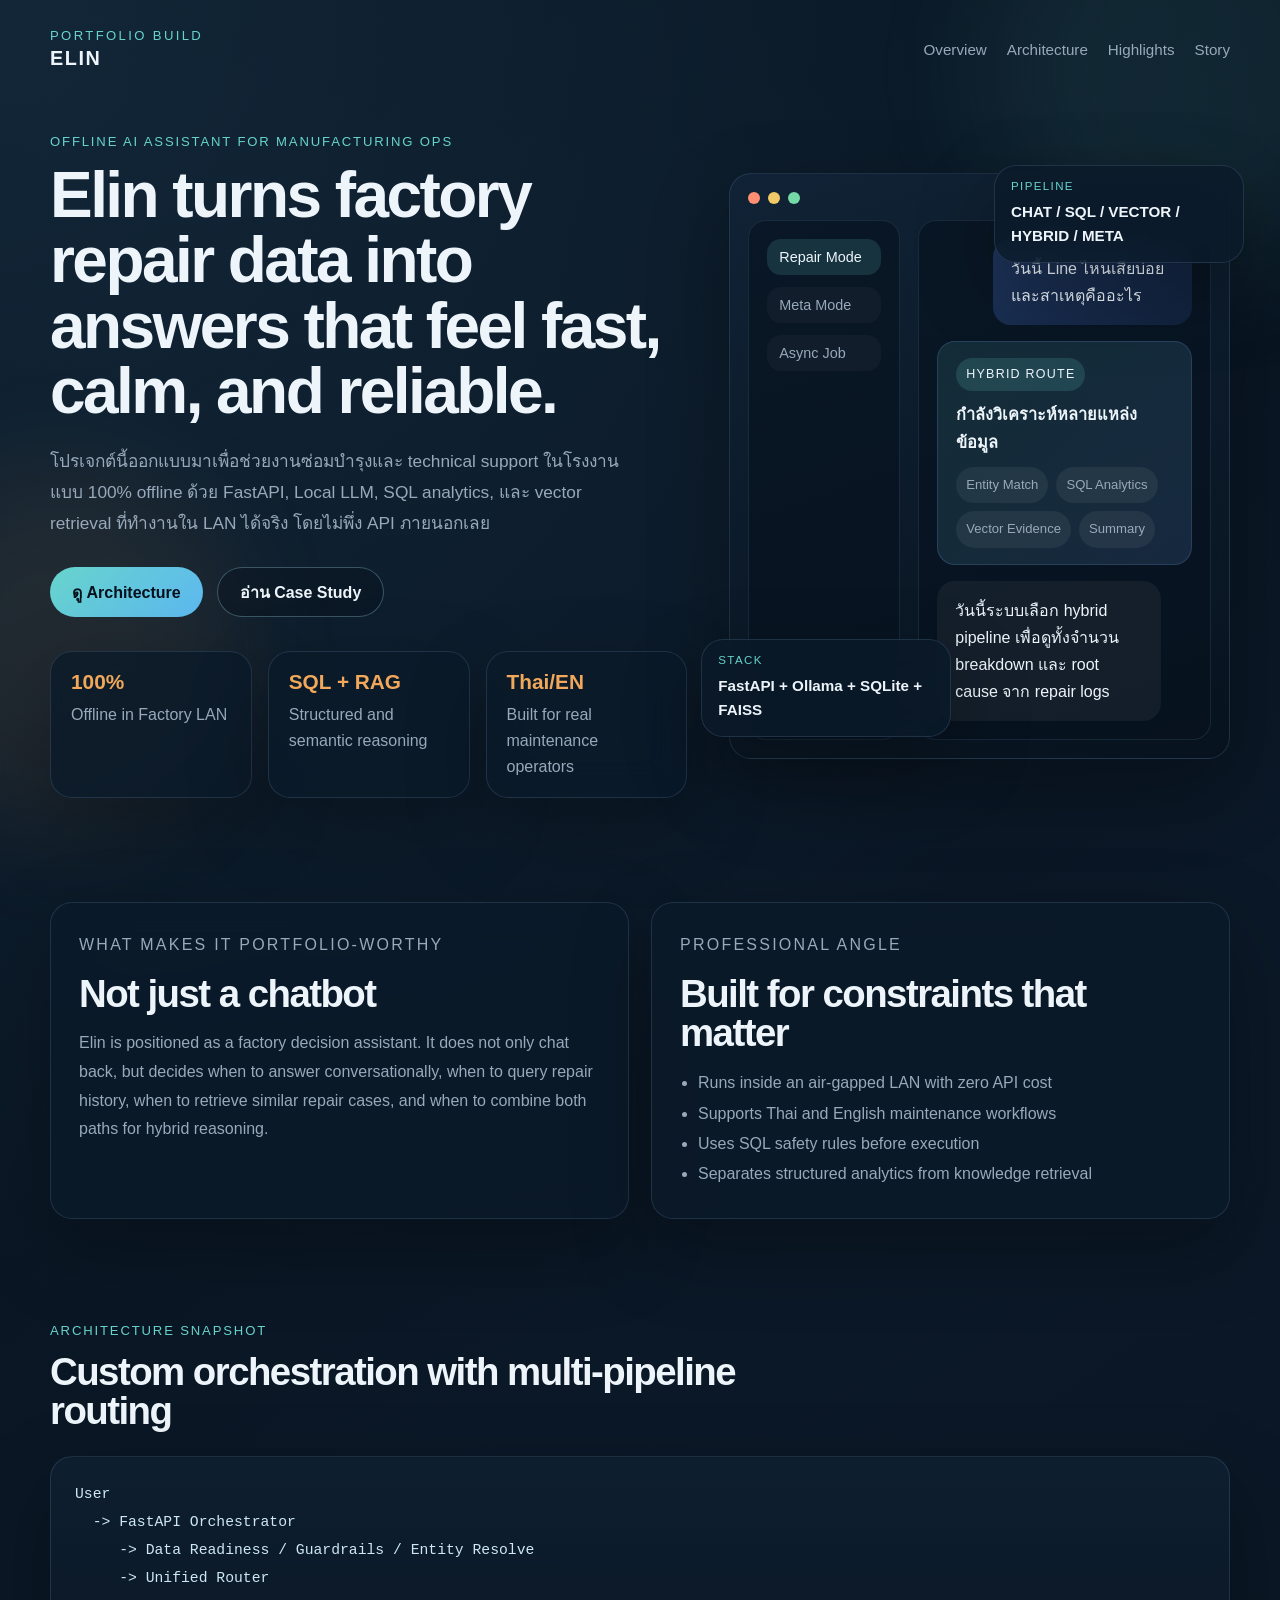
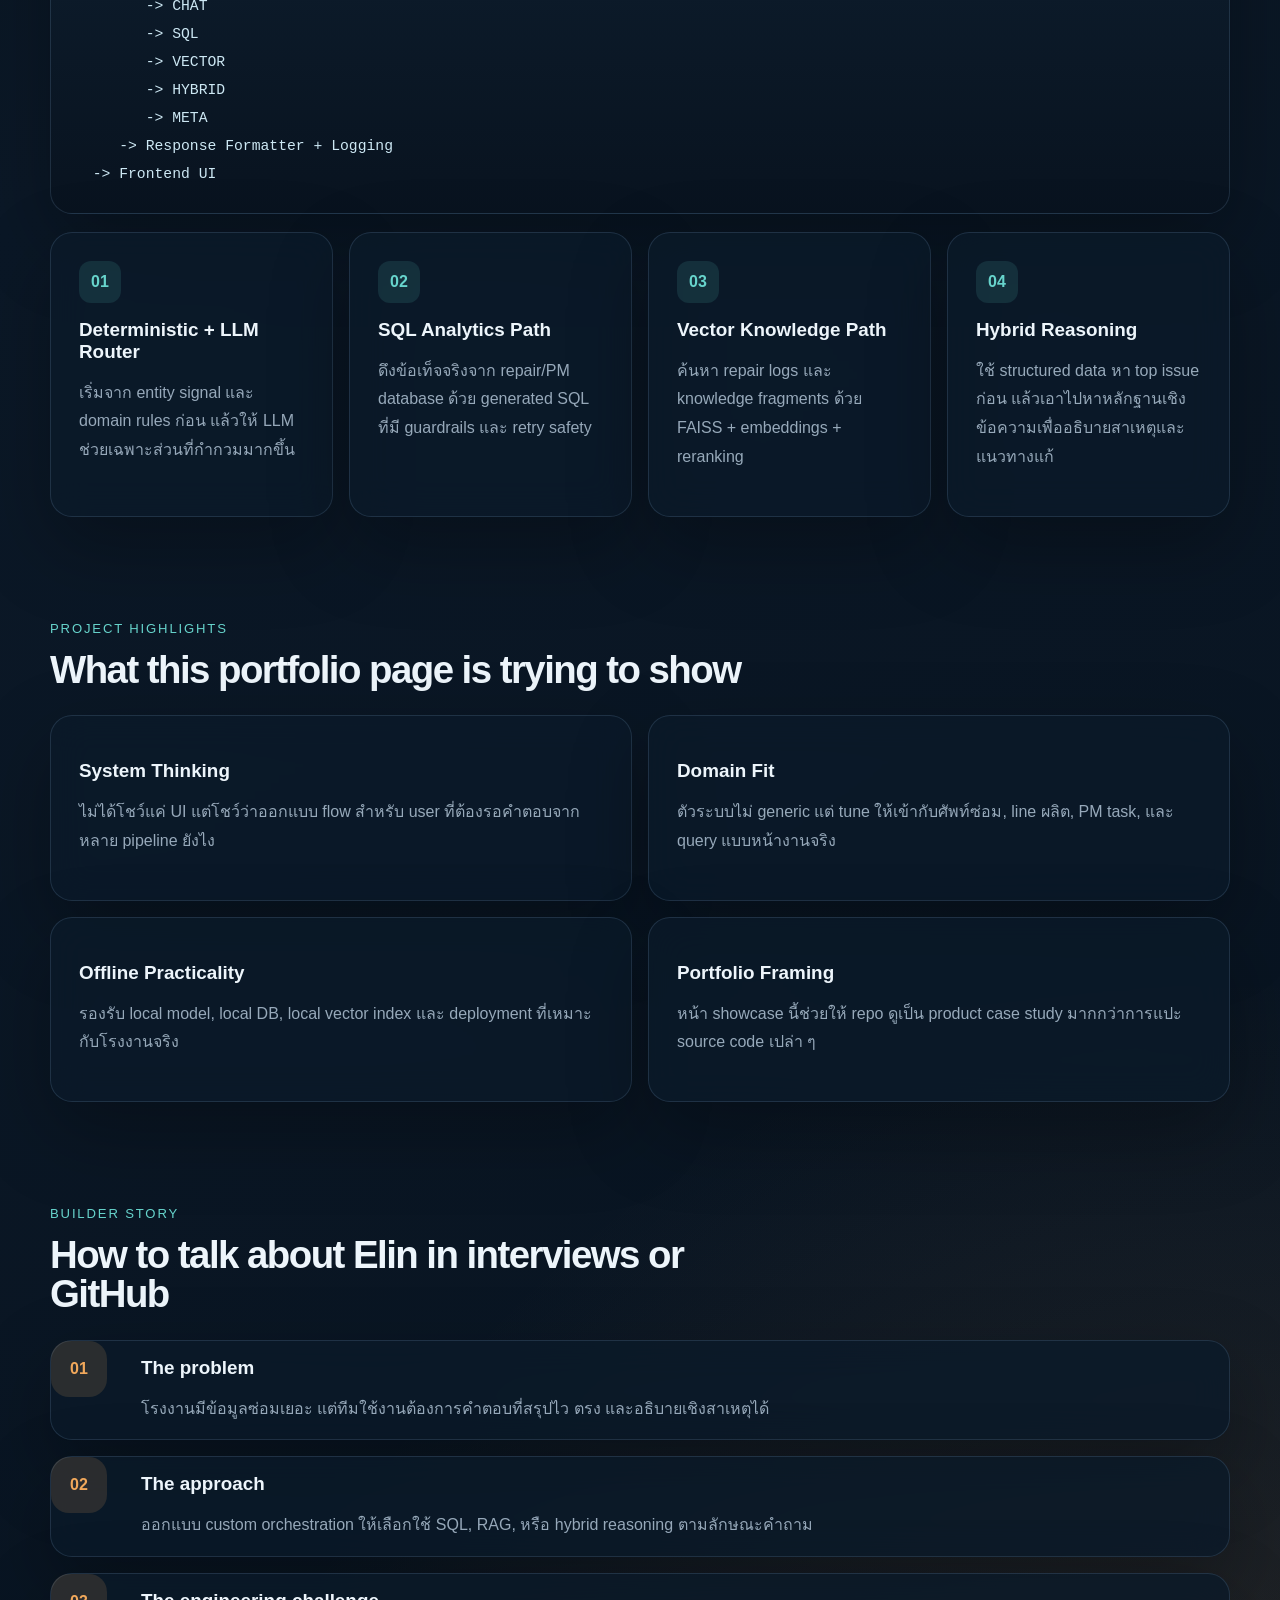
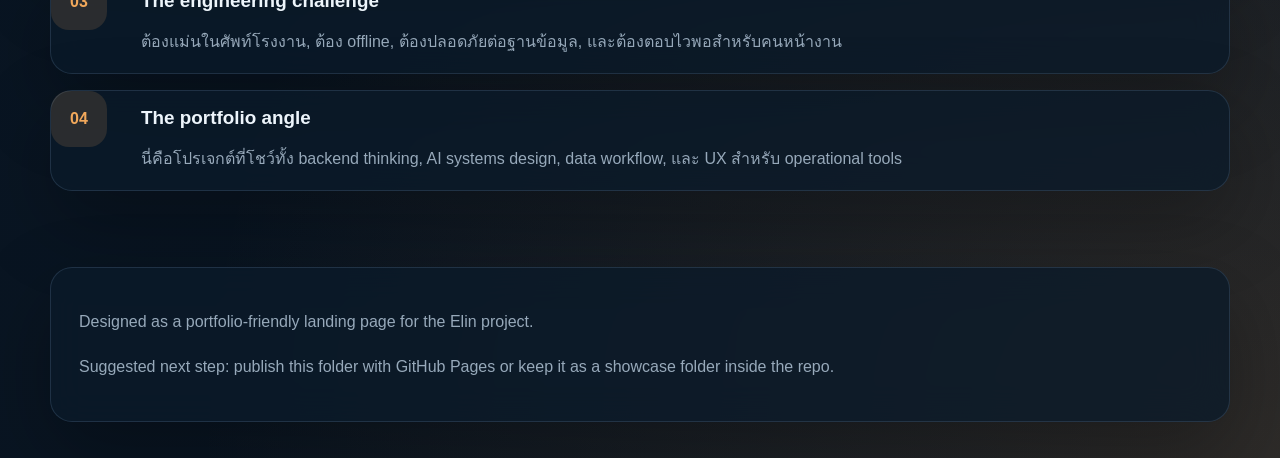
==== portfolio/index.html @ 7948750d "Add Elin portfolio showcase" ====
<!DOCTYPE html>
<html lang="th">
<head>
    <meta charset="UTF-8">
    <meta name="viewport" content="width=device-width, initial-scale=1.0">
    <title>Elin Portfolio Showcase</title>
    <meta name="description" content="Portfolio showcase for Elin, an offline AI assistant for factory maintenance and technical support.">
    <link rel="stylesheet" href="styles.css">
</head>
<body>
    <div class="page-shell">
        <div class="ambient ambient-one" aria-hidden="true"></div>
        <div class="ambient ambient-two" aria-hidden="true"></div>
        <header class="site-header">
            <div class="brand-lockup">
                <span class="brand-kicker">Portfolio Build</span>
                <span class="brand-name">ELIN</span>
            </div>
            <nav class="site-nav">
                <a href="#overview">Overview</a>
                <a href="#architecture">Architecture</a>
                <a href="#highlights">Highlights</a>
                <a href="#story">Story</a>
            </nav>
        </header>

        <main>
            <section class="hero section" id="overview">
                <div class="hero-copy reveal-on-scroll is-visible">
                    <p class="eyebrow">Offline AI Assistant for Manufacturing Ops</p>
                    <h1>Elin turns factory repair data into answers that feel fast, calm, and reliable.</h1>
                    <p class="hero-text">
                        โปรเจกต์นี้ออกแบบมาเพื่อช่วยงานซ่อมบำรุงและ technical support ในโรงงานแบบ 100% offline
                        ด้วย FastAPI, Local LLM, SQL analytics, และ vector retrieval ที่ทำงานใน LAN ได้จริง
                        โดยไม่พึ่ง API ภายนอกเลย
                    </p>
                    <div class="hero-actions">
                        <a class="btn btn-primary" href="#architecture">ดู Architecture</a>
                        <a class="btn btn-secondary" href="#story">อ่าน Case Study</a>
                    </div>
                    <div class="hero-stats">
                        <article class="stat-card">
                            <strong>100%</strong>
                            <span>Offline in Factory LAN</span>
                        </article>
                        <article class="stat-card">
                            <strong>SQL + RAG</strong>
                            <span>Structured and semantic reasoning</span>
                        </article>
                        <article class="stat-card">
                            <strong>Thai/EN</strong>
                            <span>Built for real maintenance operators</span>
                        </article>
                    </div>
                </div>

                <div class="hero-visual reveal-on-scroll">
                    <div class="mock-browser">
                        <div class="browser-topbar">
                            <span></span>
                            <span></span>
                            <span></span>
                        </div>
                        <div class="browser-body">
                            <div class="mock-sidebar">
                                <div class="mock-chip active">Repair Mode</div>
                                <div class="mock-chip">Meta Mode</div>
                                <div class="mock-chip">Async Job</div>
                            </div>
                            <div class="mock-chat">
                                <div class="mock-bubble mock-bubble-user">
                                    วันนี้ Line ไหนเสียบ่อยและสาเหตุคืออะไร
                                </div>
                                <div class="mock-loading-card">
                                    <div class="loading-badge">Hybrid Route</div>
                                    <div class="loading-title">กำลังวิเคราะห์หลายแหล่งข้อมูล</div>
                                    <div class="loading-steps">
                                        <span>Entity Match</span>
                                        <span>SQL Analytics</span>
                                        <span>Vector Evidence</span>
                                        <span>Summary</span>
                                    </div>
                                </div>
                                <div class="mock-bubble mock-bubble-bot">
                                    วันนี้ระบบเลือก hybrid pipeline เพื่อดูทั้งจำนวน breakdown และ root cause จาก repair logs
                                </div>
                            </div>
                        </div>
                    </div>

                    <div class="floating-metric floating-metric-a">
                        <span class="metric-label">Pipeline</span>
                        <strong>CHAT / SQL / VECTOR / HYBRID / META</strong>
                    </div>
                    <div class="floating-metric floating-metric-b">
                        <span class="metric-label">Stack</span>
                        <strong>FastAPI + Ollama + SQLite + FAISS</strong>
                    </div>
                </div>
            </section>

            <section class="section split-section">
                <div class="panel reveal-on-scroll">
                    <p class="eyebrow">What makes it portfolio-worthy</p>
                    <h2>Not just a chatbot</h2>
                    <p>
                        Elin is positioned as a factory decision assistant. It does not only chat back, but decides
                        when to answer conversationally, when to query repair history, when to retrieve similar repair cases,
                        and when to combine both paths for hybrid reasoning.
                    </p>
                </div>
                <div class="panel reveal-on-scroll">
                    <p class="eyebrow">Professional angle</p>
                    <h2>Built for constraints that matter</h2>
                    <ul class="feature-list">
                        <li>Runs inside an air-gapped LAN with zero API cost</li>
                        <li>Supports Thai and English maintenance workflows</li>
                        <li>Uses SQL safety rules before execution</li>
                        <li>Separates structured analytics from knowledge retrieval</li>
                    </ul>
                </div>
            </section>

            <section class="section architecture-section" id="architecture">
                <div class="section-heading reveal-on-scroll">
                    <p class="eyebrow">Architecture Snapshot</p>
                    <h2>Custom orchestration with multi-pipeline routing</h2>
                </div>

                <div class="diagram-card reveal-on-scroll">
<pre class="diagram-block">User
  -> FastAPI Orchestrator
     -> Data Readiness / Guardrails / Entity Resolve
     -> Unified Router
        -> CHAT
        -> SQL
        -> VECTOR
        -> HYBRID
        -> META
     -> Response Formatter + Logging
  -> Frontend UI</pre>
                </div>

                <div class="architecture-grid">
                    <article class="architecture-tile reveal-on-scroll">
                        <span class="tile-index">01</span>
                        <h3>Deterministic + LLM Router</h3>
                        <p>เริ่มจาก entity signal และ domain rules ก่อน แล้วให้ LLM ช่วยเฉพาะส่วนที่กำกวมมากขึ้น</p>
                    </article>
                    <article class="architecture-tile reveal-on-scroll">
                        <span class="tile-index">02</span>
                        <h3>SQL Analytics Path</h3>
                        <p>ดึงข้อเท็จจริงจาก repair/PM database ด้วย generated SQL ที่มี guardrails และ retry safety</p>
                    </article>
                    <article class="architecture-tile reveal-on-scroll">
                        <span class="tile-index">03</span>
                        <h3>Vector Knowledge Path</h3>
                        <p>ค้นหา repair logs และ knowledge fragments ด้วย FAISS + embeddings + reranking</p>
                    </article>
                    <article class="architecture-tile reveal-on-scroll">
                        <span class="tile-index">04</span>
                        <h3>Hybrid Reasoning</h3>
                        <p>ใช้ structured data หา top issue ก่อน แล้วเอาไปหาหลักฐานเชิงข้อความเพื่ออธิบายสาเหตุและแนวทางแก้</p>
                    </article>
                </div>
            </section>

            <section class="section" id="highlights">
                <div class="section-heading reveal-on-scroll">
                    <p class="eyebrow">Project Highlights</p>
                    <h2>What this portfolio page is trying to show</h2>
                </div>
                <div class="highlight-grid">
                    <article class="highlight-card reveal-on-scroll">
                        <h3>System Thinking</h3>
                        <p>ไม่ได้โชว์แค่ UI แต่โชว์ว่าออกแบบ flow สำหรับ user ที่ต้องรอคำตอบจากหลาย pipeline ยังไง</p>
                    </article>
                    <article class="highlight-card reveal-on-scroll">
                        <h3>Domain Fit</h3>
                        <p>ตัวระบบไม่ generic แต่ tune ให้เข้ากับศัพท์ซ่อม, line ผลิต, PM task, และ query แบบหน้างานจริง</p>
                    </article>
                    <article class="highlight-card reveal-on-scroll">
                        <h3>Offline Practicality</h3>
                        <p>รองรับ local model, local DB, local vector index และ deployment ที่เหมาะกับโรงงานจริง</p>
                    </article>
                    <article class="highlight-card reveal-on-scroll">
                        <h3>Portfolio Framing</h3>
                        <p>หน้า showcase นี้ช่วยให้ repo ดูเป็น product case study มากกว่าการแปะ source code เปล่า ๆ</p>
                    </article>
                </div>
            </section>

            <section class="section story-section" id="story">
                <div class="section-heading reveal-on-scroll">
                    <p class="eyebrow">Builder Story</p>
                    <h2>How to talk about Elin in interviews or GitHub</h2>
                </div>
                <div class="story-timeline">
                    <article class="story-step reveal-on-scroll">
                        <span class="story-number">01</span>
                        <div>
                            <h3>The problem</h3>
                            <p>โรงงานมีข้อมูลซ่อมเยอะ แต่ทีมใช้งานต้องการคำตอบที่สรุปไว ตรง และอธิบายเชิงสาเหตุได้</p>
                        </div>
                    </article>
                    <article class="story-step reveal-on-scroll">
                        <span class="story-number">02</span>
                        <div>
                            <h3>The approach</h3>
                            <p>ออกแบบ custom orchestration ให้เลือกใช้ SQL, RAG, หรือ hybrid reasoning ตามลักษณะคำถาม</p>
                        </div>
                    </article>
                    <article class="story-step reveal-on-scroll">
                        <span class="story-number">03</span>
                        <div>
                            <h3>The engineering challenge</h3>
                            <p>ต้องแม่นในศัพท์โรงงาน, ต้อง offline, ต้องปลอดภัยต่อฐานข้อมูล, และต้องตอบไวพอสำหรับคนหน้างาน</p>
                        </div>
                    </article>
                    <article class="story-step reveal-on-scroll">
                        <span class="story-number">04</span>
                        <div>
                            <h3>The portfolio angle</h3>
                            <p>นี่คือโปรเจกต์ที่โชว์ทั้ง backend thinking, AI systems design, data workflow, และ UX สำหรับ operational tools</p>
                        </div>
                    </article>
                </div>
            </section>
        </main>

        <footer class="site-footer reveal-on-scroll">
            <p>Designed as a portfolio-friendly landing page for the Elin project.</p>
            <p class="footer-note">Suggested next step: publish this folder with GitHub Pages or keep it as a showcase folder inside the repo.</p>
        </footer>
    </div>

    <script src="app.js"></script>
</body>
</html>
---- portfolio/styles.css ----
@font-face {
    font-family: "Prompt";
    src: url("../frontend/static/fonts/Prompt-Regular.ttf") format("truetype");
    font-weight: 400;
    font-style: normal;
}

@font-face {
    font-family: "Prompt";
    src: url("../frontend/static/fonts/Prompt-SemiBold.ttf") format("truetype");
    font-weight: 600;
    font-style: normal;
}

@font-face {
    font-family: "Prompt";
    src: url("../frontend/static/fonts/Prompt-Bold.ttf") format("truetype");
    font-weight: 700;
    font-style: normal;
}

:root {
    --bg: #08131f;
    --bg-soft: rgba(10, 24, 38, 0.86);
    --panel: rgba(11, 26, 42, 0.78);
    --panel-strong: rgba(15, 34, 56, 0.92);
    --line: rgba(126, 167, 202, 0.18);
    --line-strong: rgba(148, 202, 220, 0.34);
    --text: #edf5fb;
    --muted: #97a9ba;
    --accent: #67d4cc;
    --accent-warm: #f1a85b;
    --accent-cool: #78aef8;
    --shadow: 0 30px 80px rgba(0, 0, 0, 0.28);
    --radius-xl: 28px;
    --radius-lg: 22px;
    --radius-md: 16px;
    --content-width: 1180px;
}

* {
    box-sizing: border-box;
}

html {
    scroll-behavior: smooth;
}

body {
    margin: 0;
    min-height: 100vh;
    font-family: "Prompt", sans-serif;
    color: var(--text);
    background:
        radial-gradient(circle at top left, rgba(91, 170, 232, 0.14), transparent 34%),
        radial-gradient(circle at bottom right, rgba(241, 168, 91, 0.16), transparent 28%),
        linear-gradient(145deg, #06111b 0%, #0b1827 40%, #08131f 100%);
}

a {
    color: inherit;
    text-decoration: none;
}

.page-shell {
    position: relative;
    overflow: hidden;
}

.ambient {
    position: fixed;
    z-index: 0;
    border-radius: 999px;
    filter: blur(60px);
    opacity: 0.55;
    pointer-events: none;
    animation: drift 16s ease-in-out infinite alternate;
}

.ambient-one {
    width: 420px;
    height: 420px;
    top: -140px;
    right: -120px;
    background: rgba(103, 212, 204, 0.16);
}

.ambient-two {
    width: 360px;
    height: 360px;
    bottom: 8%;
    left: -120px;
    background: rgba(241, 168, 91, 0.16);
    animation-duration: 19s;
}

.site-header,
.hero,
.section,
.site-footer {
    position: relative;
    z-index: 1;
    width: min(calc(100% - 40px), var(--content-width));
    margin: 0 auto;
}

.site-header {
    display: flex;
    justify-content: space-between;
    align-items: center;
    padding: 28px 0 12px;
}

.brand-lockup {
    display: grid;
    gap: 4px;
}

.brand-kicker {
    color: var(--accent);
    font-size: 0.82rem;
    text-transform: uppercase;
    letter-spacing: 0.18em;
}

.brand-name {
    font-size: 1.24rem;
    font-weight: 700;
    letter-spacing: 0.08em;
}

.site-nav {
    display: flex;
    gap: 20px;
    color: var(--muted);
    font-size: 0.95rem;
}

.site-nav a {
    transition: color 180ms ease, transform 180ms ease;
}

.site-nav a:hover {
    color: var(--text);
    transform: translateY(-1px);
}

.hero {
    display: grid;
    grid-template-columns: minmax(0, 1.12fr) minmax(360px, 0.88fr);
    gap: 42px;
    align-items: center;
    padding: 60px 0 48px;
}

.eyebrow {
    margin: 0 0 14px;
    color: var(--accent);
    text-transform: uppercase;
    letter-spacing: 0.14em;
    font-size: 0.82rem;
}

.hero h1,
.section h2 {
    margin: 0;
    font-size: clamp(2.6rem, 5vw, 5rem);
    line-height: 1.02;
    letter-spacing: -0.04em;
}

.section h2 {
    font-size: clamp(2rem, 3vw, 3rem);
}

.hero-text,
.panel p,
.highlight-card p,
.architecture-tile p,
.story-step p,
.site-footer p {
    color: var(--muted);
    font-size: 1rem;
    line-height: 1.8;
}

.hero-text {
    max-width: 62ch;
    margin: 22px 0 0;
    font-size: 1.08rem;
}

.hero-actions {
    display: flex;
    flex-wrap: wrap;
    gap: 14px;
    margin-top: 28px;
}

.btn {
    display: inline-flex;
    align-items: center;
    justify-content: center;
    min-height: 50px;
    padding: 0 22px;
    border-radius: 999px;
    font-weight: 600;
    transition: transform 180ms ease, border-color 180ms ease, background-color 180ms ease;
}

.btn:hover {
    transform: translateY(-2px);
}

.btn-primary {
    background: linear-gradient(135deg, var(--accent), #5db8f0);
    color: #04111c;
}

.btn-secondary {
    border: 1px solid var(--line-strong);
    background: rgba(8, 18, 29, 0.42);
}

.hero-stats,
.architecture-grid,
.highlight-grid {
    display: grid;
    gap: 16px;
}

.hero-stats {
    grid-template-columns: repeat(3, minmax(0, 1fr));
    margin-top: 34px;
}

.stat-card,
.panel,
.diagram-card,
.architecture-tile,
.highlight-card,
.story-step,
.site-footer,
.mock-browser,
.floating-metric {
    background: var(--panel);
    border: 1px solid var(--line);
    border-radius: var(--radius-lg);
    box-shadow: var(--shadow);
    backdrop-filter: blur(18px);
}

.stat-card {
    padding: 18px 20px;
}

.stat-card strong {
    display: block;
    font-size: 1.3rem;
    color: var(--accent-warm);
}

.stat-card span {
    display: block;
    margin-top: 8px;
    color: var(--muted);
    line-height: 1.6;
}

.hero-visual {
    position: relative;
    min-height: 560px;
}

.mock-browser {
    padding: 18px;
    background: linear-gradient(160deg, rgba(17, 35, 54, 0.95), rgba(8, 19, 31, 0.96));
}

.browser-topbar {
    display: flex;
    gap: 8px;
    padding: 0 0 16px;
}

.browser-topbar span {
    width: 12px;
    height: 12px;
    border-radius: 50%;
    background: rgba(255, 255, 255, 0.18);
}

.browser-topbar span:first-child {
    background: #ff8f72;
}

.browser-topbar span:nth-child(2) {
    background: #f3c968;
}

.browser-topbar span:nth-child(3) {
    background: #74d9a6;
}

.browser-body {
    display: grid;
    grid-template-columns: 152px 1fr;
    gap: 18px;
}

.mock-sidebar,
.mock-chat {
    background: rgba(8, 19, 31, 0.62);
    border: 1px solid rgba(124, 171, 210, 0.14);
    border-radius: 18px;
    padding: 18px;
}

.mock-sidebar {
    display: grid;
    align-content: start;
    gap: 12px;
}

.mock-chip {
    padding: 10px 12px;
    border-radius: 14px;
    background: rgba(255, 255, 255, 0.03);
    color: var(--muted);
    font-size: 0.9rem;
}

.mock-chip.active {
    background: rgba(103, 212, 204, 0.15);
    color: var(--text);
}

.mock-chat {
    display: grid;
    gap: 16px;
}

.mock-bubble,
.mock-loading-card {
    border-radius: 18px;
    padding: 16px 18px;
    line-height: 1.7;
}

.mock-bubble-user {
    margin-left: auto;
    max-width: 78%;
    background: linear-gradient(135deg, rgba(84, 129, 236, 0.28), rgba(63, 104, 196, 0.16));
}

.mock-bubble-bot {
    max-width: 88%;
    background: rgba(255, 255, 255, 0.05);
}

.mock-loading-card {
    display: grid;
    gap: 10px;
    background: linear-gradient(135deg, rgba(103, 212, 204, 0.12), rgba(120, 174, 248, 0.14));
    border: 1px solid rgba(120, 174, 248, 0.18);
}

.loading-badge {
    display: inline-flex;
    width: fit-content;
    padding: 6px 10px;
    border-radius: 999px;
    background: rgba(103, 212, 204, 0.16);
    font-size: 0.78rem;
    text-transform: uppercase;
    letter-spacing: 0.1em;
}

.loading-title {
    font-size: 1.02rem;
    font-weight: 600;
}

.loading-steps {
    display: flex;
    flex-wrap: wrap;
    gap: 8px;
}

.loading-steps span {
    padding: 7px 10px;
    border-radius: 999px;
    background: rgba(255, 255, 255, 0.06);
    font-size: 0.82rem;
    color: var(--muted);
}

.floating-metric {
    position: absolute;
    padding: 14px 16px;
    max-width: 250px;
    animation: float-card 8s ease-in-out infinite;
}

.floating-metric-a {
    top: -8px;
    right: -14px;
}

.floating-metric-b {
    bottom: 22px;
    left: -28px;
    animation-delay: 1.5s;
}

.metric-label {
    display: block;
    color: var(--accent);
    text-transform: uppercase;
    letter-spacing: 0.12em;
    font-size: 0.72rem;
}

.floating-metric strong {
    display: block;
    margin-top: 8px;
    font-size: 0.95rem;
    line-height: 1.6;
}

.section {
    padding: 52px 0;
}

.split-section {
    display: grid;
    grid-template-columns: repeat(2, minmax(0, 1fr));
    gap: 22px;
}

.panel,
.diagram-card,
.architecture-tile,
.highlight-card {
    padding: 28px;
}

.feature-list {
    margin: 16px 0 0;
    padding-left: 18px;
    color: var(--muted);
    line-height: 1.9;
}

.section-heading {
    max-width: 760px;
    margin-bottom: 26px;
}

.diagram-card {
    padding: 24px;
    background: linear-gradient(180deg, rgba(15, 32, 49, 0.92), rgba(9, 19, 31, 0.94));
}

.diagram-block {
    margin: 0;
    overflow-x: auto;
    font-family: Consolas, "Courier New", monospace;
    font-size: 0.92rem;
    line-height: 1.9;
    color: #cde8f4;
}

.architecture-grid {
    grid-template-columns: repeat(4, minmax(0, 1fr));
    margin-top: 18px;
}

.tile-index {
    display: inline-flex;
    width: 42px;
    height: 42px;
    align-items: center;
    justify-content: center;
    border-radius: 12px;
    background: rgba(103, 212, 204, 0.12);
    color: var(--accent);
    font-weight: 700;
}

.architecture-tile h3,
.highlight-card h3,
.story-step h3 {
    margin: 16px 0 10px;
    font-size: 1.18rem;
}

.highlight-grid {
    grid-template-columns: repeat(2, minmax(0, 1fr));
}

.story-timeline {
    display: grid;
    gap: 16px;
}

.story-step {
    display: grid;
    grid-template-columns: 72px 1fr;
    gap: 18px;
    align-items: start;
}

.story-number {
    display: inline-flex;
    width: 56px;
    height: 56px;
    align-items: center;
    justify-content: center;
    border-radius: 18px;
    background: rgba(241, 168, 91, 0.14);
    color: var(--accent-warm);
    font-weight: 700;
}

.site-footer {
    margin-top: 24px;
    margin-bottom: 36px;
    padding: 24px 28px;
}

.footer-note {
    margin-top: 6px;
    color: var(--accent);
}

.reveal-on-scroll {
    opacity: 0;
    transform: translate3d(0, 28px, 0);
    transition: opacity 620ms ease, transform 620ms cubic-bezier(0.22, 1, 0.36, 1);
}

.reveal-on-scroll.is-visible {
    opacity: 1;
    transform: translate3d(0, 0, 0);
}

@keyframes drift {
    from {
        transform: translate3d(0, 0, 0) scale(1);
    }

    to {
        transform: translate3d(24px, 18px, 0) scale(1.06);
    }
}

@keyframes float-card {
    0%,
    100% {
        transform: translate3d(0, 0, 0);
    }

    50% {
        transform: translate3d(0, -10px, 0);
    }
}

@media (max-width: 1080px) {
    .hero,
    .split-section,
    .architecture-grid,
    .highlight-grid {
        grid-template-columns: 1fr;
    }

    .hero {
        gap: 28px;
    }

    .hero-visual {
        min-height: auto;
    }

    .floating-metric {
        position: static;
        margin-top: 16px;
        max-width: none;
    }
}

@media (max-width: 760px) {
    .site-header {
        flex-direction: column;
        align-items: flex-start;
        gap: 18px;
    }

    .site-nav {
        flex-wrap: wrap;
        gap: 12px 16px;
    }

    .hero-stats {
        grid-template-columns: 1fr;
    }

    .browser-body,
    .story-step {
        grid-template-columns: 1fr;
    }

    .story-number {
        width: 48px;
        height: 48px;
    }
}

@media (prefers-reduced-motion: reduce) {
    html {
        scroll-behavior: auto;
    }

    .ambient,
    .floating-metric,
    .reveal-on-scroll {
        animation: none !important;
        transition: none !important;
        opacity: 1 !important;
        transform: none !important;
    }
}
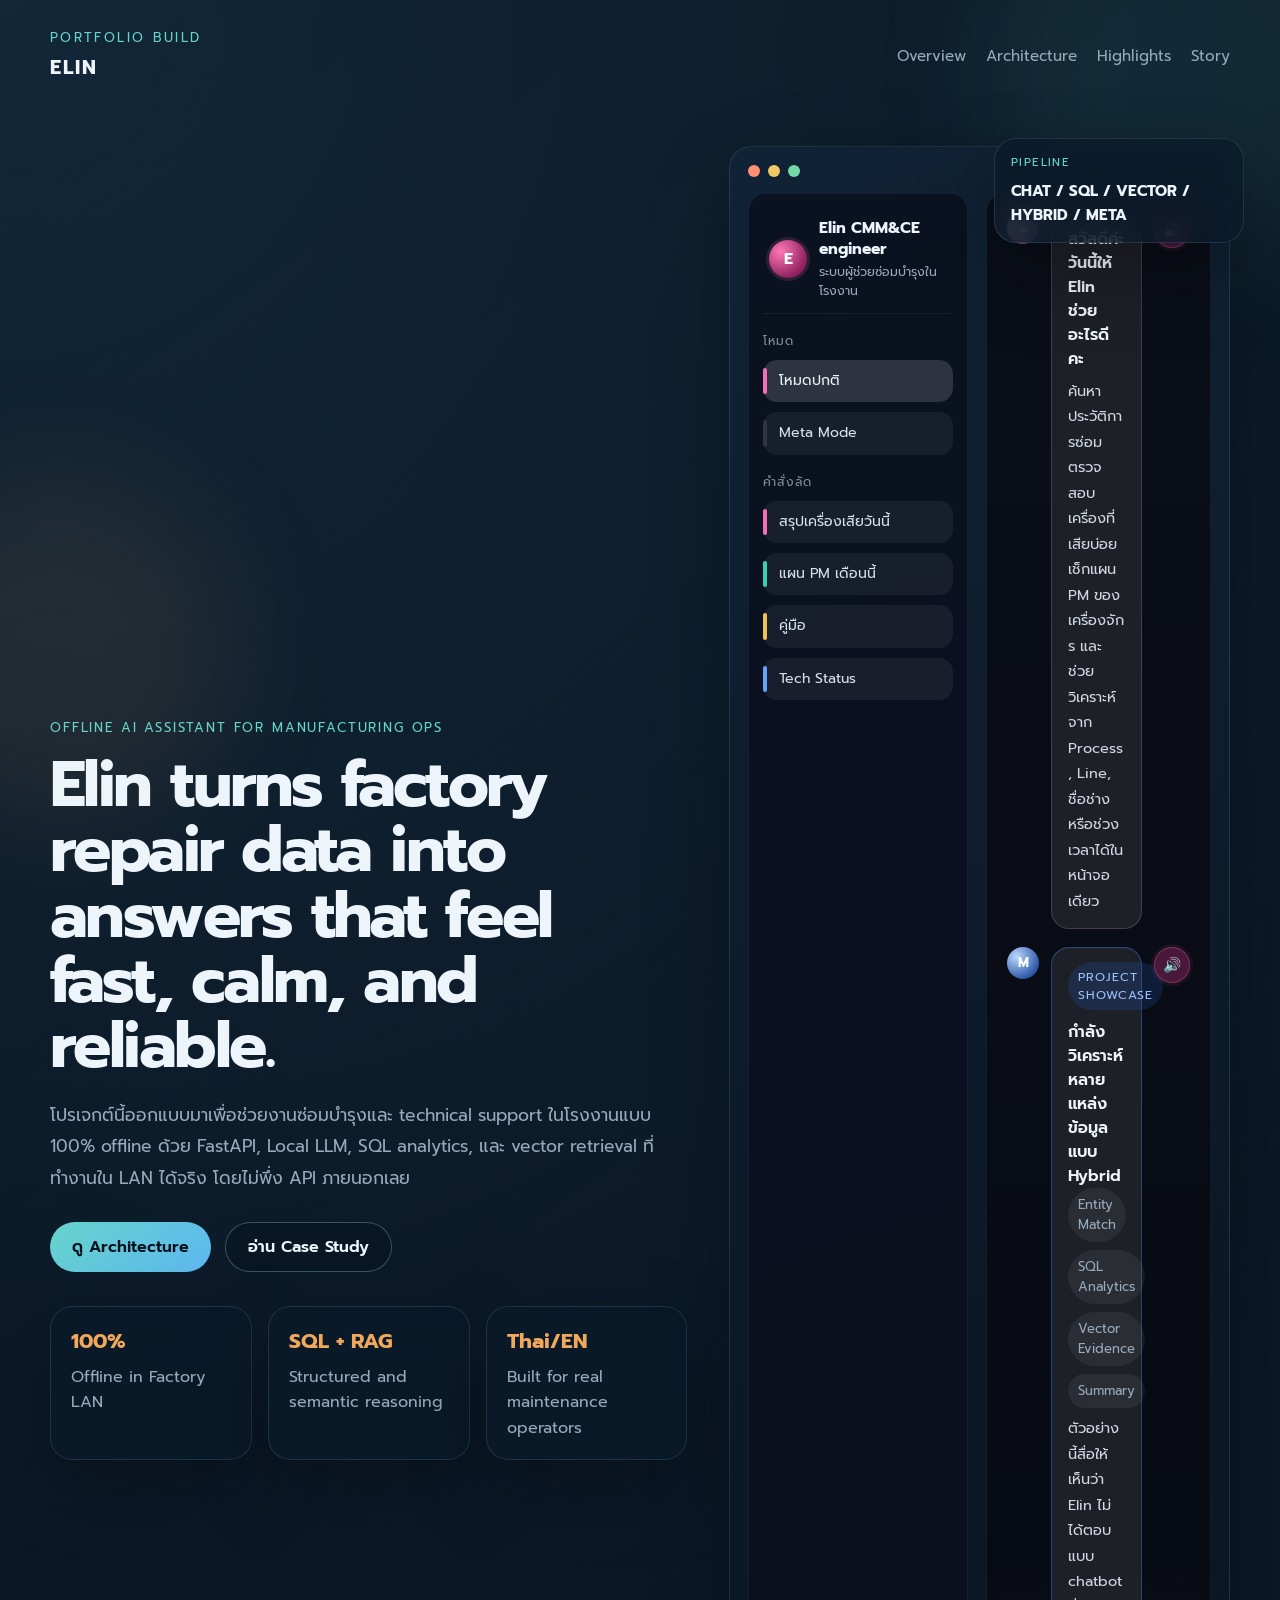
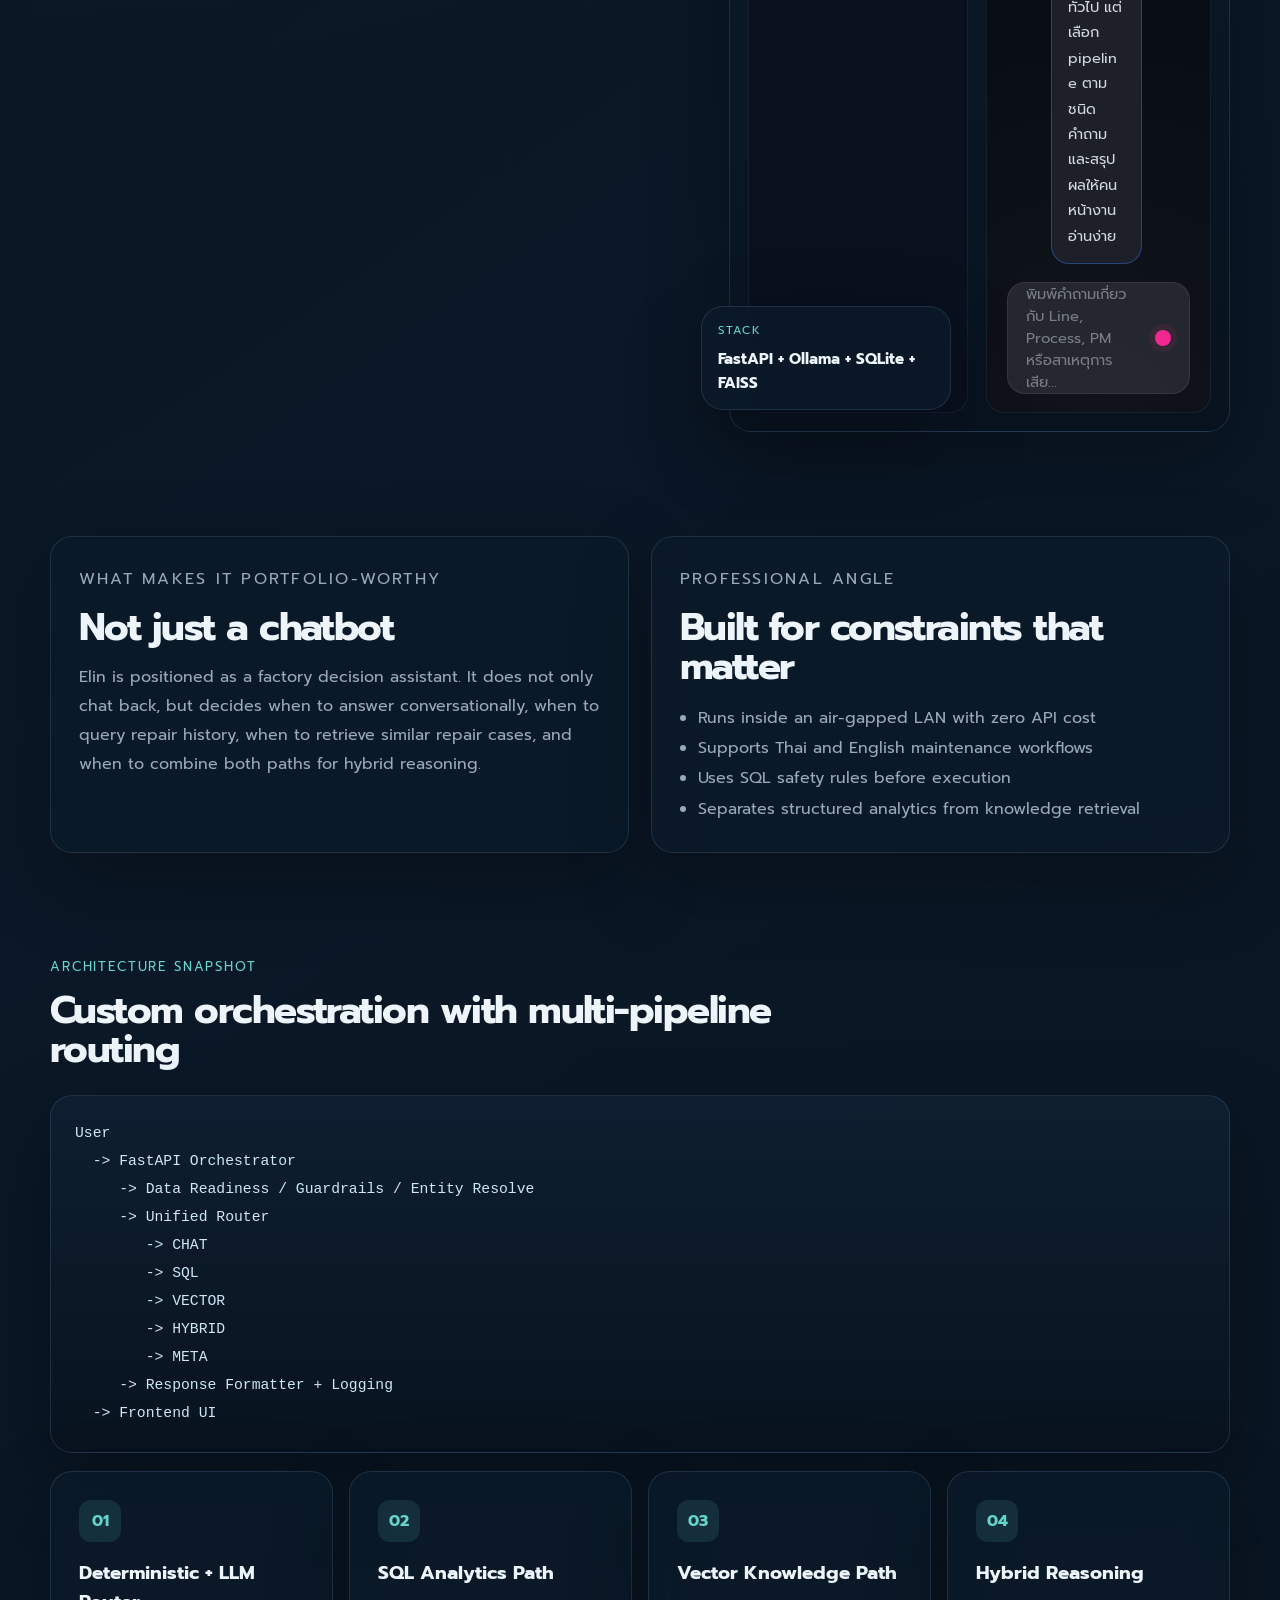
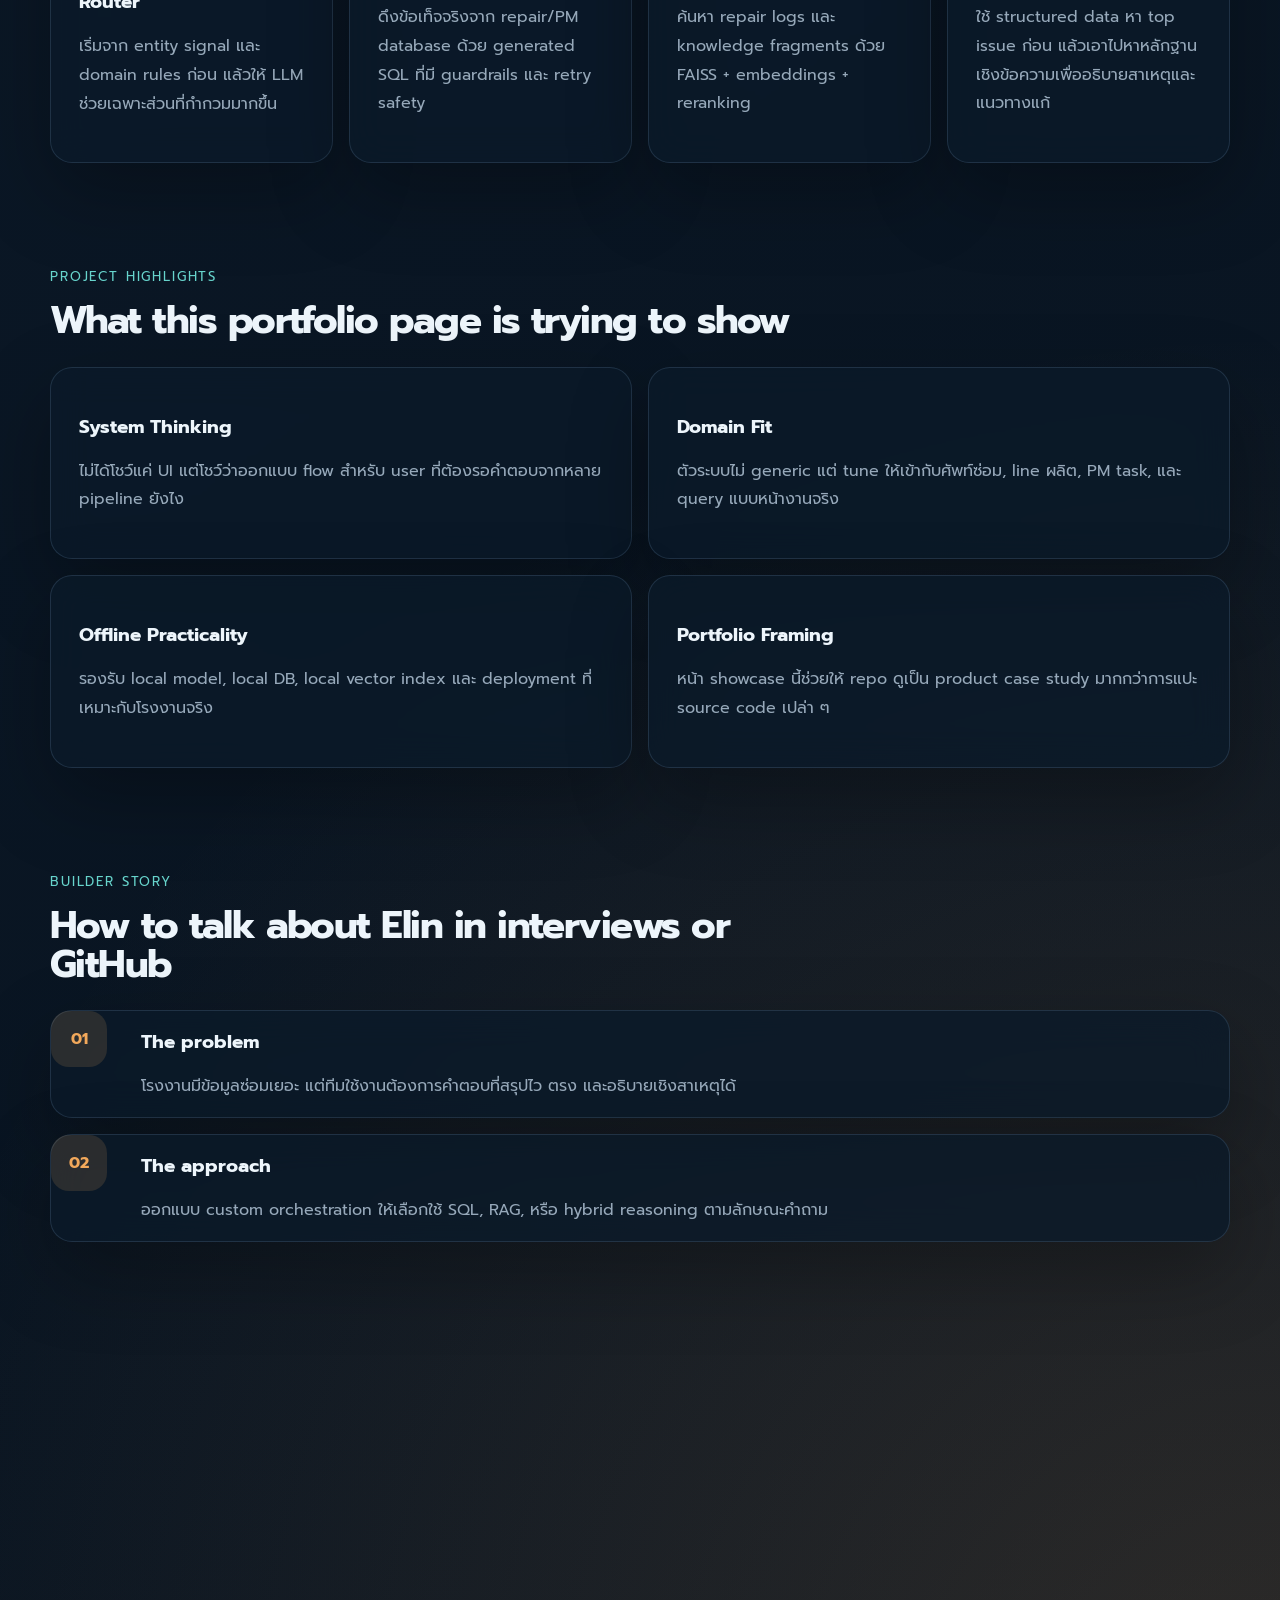
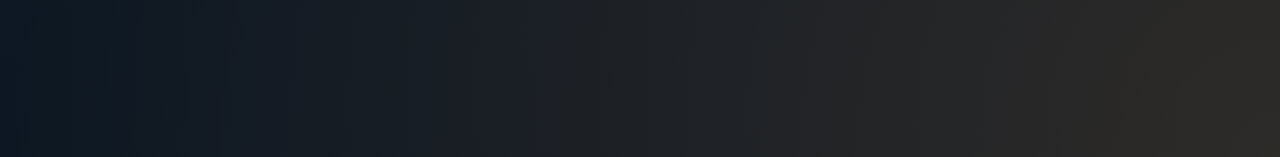
==== commit 2dade7cc: "Refine portfolio showcase layout" ====
--- a/portfolio/index.html
+++ b/portfolio/index.html
@@ -61,30 +61,70 @@
                             <span></span>
                             <span></span>
                         </div>
-                        <div class="browser-body">
-                            <div class="mock-sidebar">
-                                <div class="mock-chip active">Repair Mode</div>
-                                <div class="mock-chip">Meta Mode</div>
-                                <div class="mock-chip">Async Job</div>
-                            </div>
-                            <div class="mock-chat">
-                                <div class="mock-bubble mock-bubble-user">
-                                    วันนี้ Line ไหนเสียบ่อยและสาเหตุคืออะไร
-                                </div>
-                                <div class="mock-loading-card">
-                                    <div class="loading-badge">Hybrid Route</div>
-                                    <div class="loading-title">กำลังวิเคราะห์หลายแหล่งข้อมูล</div>
-                                    <div class="loading-steps">
-                                        <span>Entity Match</span>
-                                        <span>SQL Analytics</span>
-                                        <span>Vector Evidence</span>
-                                        <span>Summary</span>
+                        <div class="browser-body browser-body--showcase">
+                            <aside class="mock-sidebar mock-sidebar--app">
+                                <div class="mock-profile-card">
+                                    <div class="mock-profile-avatar">E</div>
+                                    <div class="mock-profile-copy">
+                                        <strong>Elin CMM&amp;CE engineer</strong>
+                                        <span>ระบบผู้ช่วยซ่อมบำรุงในโรงงาน</span>
                                     </div>
                                 </div>
-                                <div class="mock-bubble mock-bubble-bot">
-                                    วันนี้ระบบเลือก hybrid pipeline เพื่อดูทั้งจำนวน breakdown และ root cause จาก repair logs
-                                </div>
-                            </div>
+
+                                <div class="mock-sidebar-group">
+                                    <div class="mock-sidebar-title">โหมด</div>
+                                    <div class="mock-chip active">โหมดปกติ</div>
+                                    <div class="mock-chip">Meta Mode</div>
+                                </div>
+
+                                <div class="mock-sidebar-group">
+                                    <div class="mock-sidebar-title">คำสั่งลัด</div>
+                                    <div class="mock-chip mock-chip--accent-pink">สรุปเครื่องเสียวันนี้</div>
+                                    <div class="mock-chip mock-chip--accent-cyan">แผน PM เดือนนี้</div>
+                                    <div class="mock-chip mock-chip--accent-yellow">คู่มือ</div>
+                                    <div class="mock-chip mock-chip--accent-blue">Tech Status</div>
+                                </div>
+                            </aside>
+
+                            <section class="mock-app-canvas">
+                                <div class="mock-chat-view">
+                                    <div class="mock-thread-row">
+                                        <div class="mock-thread-avatar">E</div>
+                                        <div class="mock-thread-card mock-thread-card--welcome">
+                                            <div class="mock-thread-title">สวัสดีค่ะ วันนี้ให้ Elin ช่วยอะไรดีคะ</div>
+                                            <div class="mock-thread-text">
+                                                ค้นหาประวัติการซ่อม ตรวจสอบเครื่องที่เสียบ่อย เช็กแผน PM ของเครื่องจักร
+                                                และช่วยวิเคราะห์จาก Process, Line, ชื่อช่าง หรือช่วงเวลาได้ในหน้าจอเดียว
+                                            </div>
+                                        </div>
+                                        <div class="mock-thread-audio">🔊</div>
+                                    </div>
+
+                                    <div class="mock-thread-row">
+                                        <div class="mock-thread-avatar mock-thread-avatar--meta">M</div>
+                                        <div class="mock-thread-card mock-thread-card--meta">
+                                            <div class="mock-thread-label">Project Showcase</div>
+                                            <div class="mock-thread-title">กำลังวิเคราะห์หลายแหล่งข้อมูลแบบ Hybrid</div>
+                                            <div class="loading-steps">
+                                                <span>Entity Match</span>
+                                                <span>SQL Analytics</span>
+                                                <span>Vector Evidence</span>
+                                                <span>Summary</span>
+                                            </div>
+                                            <div class="mock-thread-text">
+                                                ตัวอย่างนี้สื่อให้เห็นว่า Elin ไม่ได้ตอบแบบ chatbot ทั่วไป
+                                                แต่เลือก pipeline ตามชนิดคำถามและสรุปผลให้คนหน้างานอ่านง่าย
+                                            </div>
+                                        </div>
+                                        <div class="mock-thread-audio">🔊</div>
+                                    </div>
+                                </div>
+
+                                <div class="mock-composer">
+                                    <span class="mock-composer-placeholder">พิมพ์คำถามเกี่ยวกับ Line, Process, PM หรือสาเหตุการเสีย...</span>
+                                    <span class="mock-composer-send"></span>
+                                </div>
+                            </section>
                         </div>
                     </div>
 
--- a/portfolio/styles.css
+++ b/portfolio/styles.css
@@ -275,6 +275,7 @@
 .mock-browser {
     padding: 18px;
     background: linear-gradient(160deg, rgba(17, 35, 54, 0.95), rgba(8, 19, 31, 0.96));
+    overflow: hidden;
 }
 
 .browser-topbar {
@@ -306,6 +307,11 @@
     display: grid;
     grid-template-columns: 152px 1fr;
     gap: 18px;
+    min-width: 0;
+}
+
+.browser-body--showcase {
+    grid-template-columns: 220px minmax(0, 1fr);
 }
 
 .mock-sidebar,
@@ -320,19 +326,215 @@
     display: grid;
     align-content: start;
     gap: 12px;
+    min-width: 0;
+}
+
+.mock-sidebar--app {
+    background: rgba(11, 16, 30, 0.9);
+    border-color: rgba(125, 135, 197, 0.12);
+    padding: 16px 14px;
+    gap: 18px;
+}
+
+.mock-profile-card {
+    display: grid;
+    grid-template-columns: 38px minmax(0, 1fr);
+    gap: 12px;
+    align-items: center;
+    padding: 8px 6px 12px;
+    border-bottom: 1px solid rgba(255, 255, 255, 0.06);
+}
+
+.mock-profile-avatar,
+.mock-thread-avatar {
+    display: inline-flex;
+    align-items: center;
+    justify-content: center;
+    flex-shrink: 0;
+    border-radius: 999px;
+    font-weight: 700;
+    color: #fff;
+}
+
+.mock-profile-avatar {
+    width: 38px;
+    height: 38px;
+    background: radial-gradient(circle at 30% 30%, #ff78b8, #8f205e 72%);
+    box-shadow: 0 0 0 3px rgba(255, 122, 184, 0.14);
+}
+
+.mock-profile-copy {
+    min-width: 0;
+}
+
+.mock-profile-copy strong,
+.mock-profile-copy span {
+    display: block;
+    overflow-wrap: anywhere;
+}
+
+.mock-profile-copy strong {
+    font-size: 0.98rem;
+    line-height: 1.35;
+}
+
+.mock-profile-copy span {
+    margin-top: 3px;
+    color: var(--muted);
+    font-size: 0.78rem;
+    line-height: 1.5;
+}
+
+.mock-sidebar-group {
+    display: grid;
+    gap: 10px;
+}
+
+.mock-sidebar-title {
+    color: rgba(222, 231, 240, 0.58);
+    font-size: 0.76rem;
+    letter-spacing: 0.08em;
+    text-transform: uppercase;
 }
 
 .mock-chip {
-    padding: 10px 12px;
+    position: relative;
+    padding: 11px 14px 11px 16px;
     border-radius: 14px;
-    background: rgba(255, 255, 255, 0.03);
-    color: var(--muted);
-    font-size: 0.9rem;
+    background: rgba(255, 255, 255, 0.06);
+    color: #d7e0ea;
+    font-size: 0.88rem;
+    line-height: 1.45;
+    overflow-wrap: anywhere;
 }
 
 .mock-chip.active {
-    background: rgba(103, 212, 204, 0.15);
+    background: rgba(255, 255, 255, 0.14);
     color: var(--text);
+}
+
+.mock-chip::before {
+    content: "";
+    position: absolute;
+    left: 0;
+    top: 8px;
+    bottom: 8px;
+    width: 4px;
+    border-radius: 999px;
+    background: rgba(255, 255, 255, 0.1);
+}
+
+.mock-chip.active::before {
+    background: #f470b6;
+}
+
+.mock-chip--accent-pink::before {
+    background: #f470b6;
+}
+
+.mock-chip--accent-cyan::before {
+    background: #38d0b5;
+}
+
+.mock-chip--accent-yellow::before {
+    background: #f2c14f;
+}
+
+.mock-chip--accent-blue::before {
+    background: #60a5fa;
+}
+
+.mock-app-canvas {
+    min-width: 0;
+    display: grid;
+    gap: 18px;
+    padding: 18px 20px;
+    border-radius: 18px;
+    min-height: 470px;
+    background:
+        radial-gradient(circle at center bottom, rgba(255, 255, 255, 0.04), transparent 26%),
+        linear-gradient(180deg, rgba(10, 12, 20, 0.88), rgba(7, 10, 18, 0.96));
+    border: 1px solid rgba(124, 171, 210, 0.1);
+}
+
+.mock-chat-view {
+    display: grid;
+    align-content: start;
+    gap: 18px;
+    min-width: 0;
+}
+
+.mock-thread-row {
+    display: grid;
+    grid-template-columns: 32px minmax(0, 1fr) 36px;
+    gap: 12px;
+    align-items: start;
+    min-width: 0;
+}
+
+.mock-thread-avatar {
+    width: 32px;
+    height: 32px;
+    background: radial-gradient(circle at 30% 30%, #ffd6ea, #73417a 76%);
+    font-size: 0.82rem;
+}
+
+.mock-thread-avatar--meta {
+    background: radial-gradient(circle at 30% 30%, #b8d9ff, #2852a3 76%);
+}
+
+.mock-thread-card {
+    min-width: 0;
+    max-width: 100%;
+    padding: 14px 16px;
+    border-radius: 18px;
+    background: rgba(32, 34, 42, 0.96);
+    border: 1px solid rgba(147, 99, 143, 0.38);
+    box-shadow: inset 0 1px 0 rgba(255, 255, 255, 0.03);
+}
+
+.mock-thread-card--meta {
+    border-color: rgba(57, 118, 239, 0.42);
+}
+
+.mock-thread-label {
+    display: inline-flex;
+    margin-bottom: 10px;
+    padding: 6px 10px;
+    border-radius: 999px;
+    background: rgba(35, 89, 180, 0.22);
+    color: #9bc2ff;
+    font-size: 0.76rem;
+    letter-spacing: 0.08em;
+    text-transform: uppercase;
+}
+
+.mock-thread-title {
+    font-size: 1rem;
+    font-weight: 600;
+    line-height: 1.5;
+    overflow-wrap: anywhere;
+}
+
+.mock-thread-text {
+    margin-top: 8px;
+    color: #d2d8e0;
+    font-size: 0.91rem;
+    line-height: 1.75;
+    overflow-wrap: anywhere;
+}
+
+.mock-thread-audio {
+    width: 36px;
+    height: 36px;
+    display: inline-flex;
+    align-items: center;
+    justify-content: center;
+    border-radius: 999px;
+    background: rgba(86, 28, 66, 0.85);
+    border: 1px solid rgba(243, 114, 182, 0.3);
+    box-shadow: 0 0 0 3px rgba(242, 85, 164, 0.08);
+    font-size: 0.92rem;
 }
 
 .mock-chat {
@@ -400,6 +602,7 @@
     padding: 14px 16px;
     max-width: 250px;
     animation: float-card 8s ease-in-out infinite;
+    overflow: hidden;
 }
 
 .floating-metric-a {
@@ -426,6 +629,35 @@
     margin-top: 8px;
     font-size: 0.95rem;
     line-height: 1.6;
+    overflow-wrap: anywhere;
+    word-break: break-word;
+}
+
+.mock-composer {
+    margin-top: auto;
+    display: grid;
+    grid-template-columns: minmax(0, 1fr) 16px;
+    align-items: center;
+    gap: 16px;
+    min-height: 58px;
+    padding: 0 18px;
+    border-radius: 18px;
+    background: rgba(40, 41, 49, 0.94);
+    border: 1px solid rgba(255, 255, 255, 0.08);
+}
+
+.mock-composer-placeholder {
+    color: rgba(214, 220, 227, 0.48);
+    font-size: 0.92rem;
+    overflow-wrap: anywhere;
+}
+
+.mock-composer-send {
+    width: 16px;
+    height: 16px;
+    border-radius: 999px;
+    background: #f2278f;
+    box-shadow: 0 0 0 6px rgba(242, 39, 143, 0.08);
 }
 
 .section {
@@ -582,6 +814,10 @@
         min-height: auto;
     }
 
+    .browser-body--showcase {
+        grid-template-columns: 1fr;
+    }
+
     .floating-metric {
         position: static;
         margin-top: 16px;
@@ -606,8 +842,17 @@
     }
 
     .browser-body,
+    .browser-body--showcase,
     .story-step {
         grid-template-columns: 1fr;
+    }
+
+    .mock-thread-row {
+        grid-template-columns: 28px minmax(0, 1fr);
+    }
+
+    .mock-thread-audio {
+        display: none;
     }
 
     .story-number {
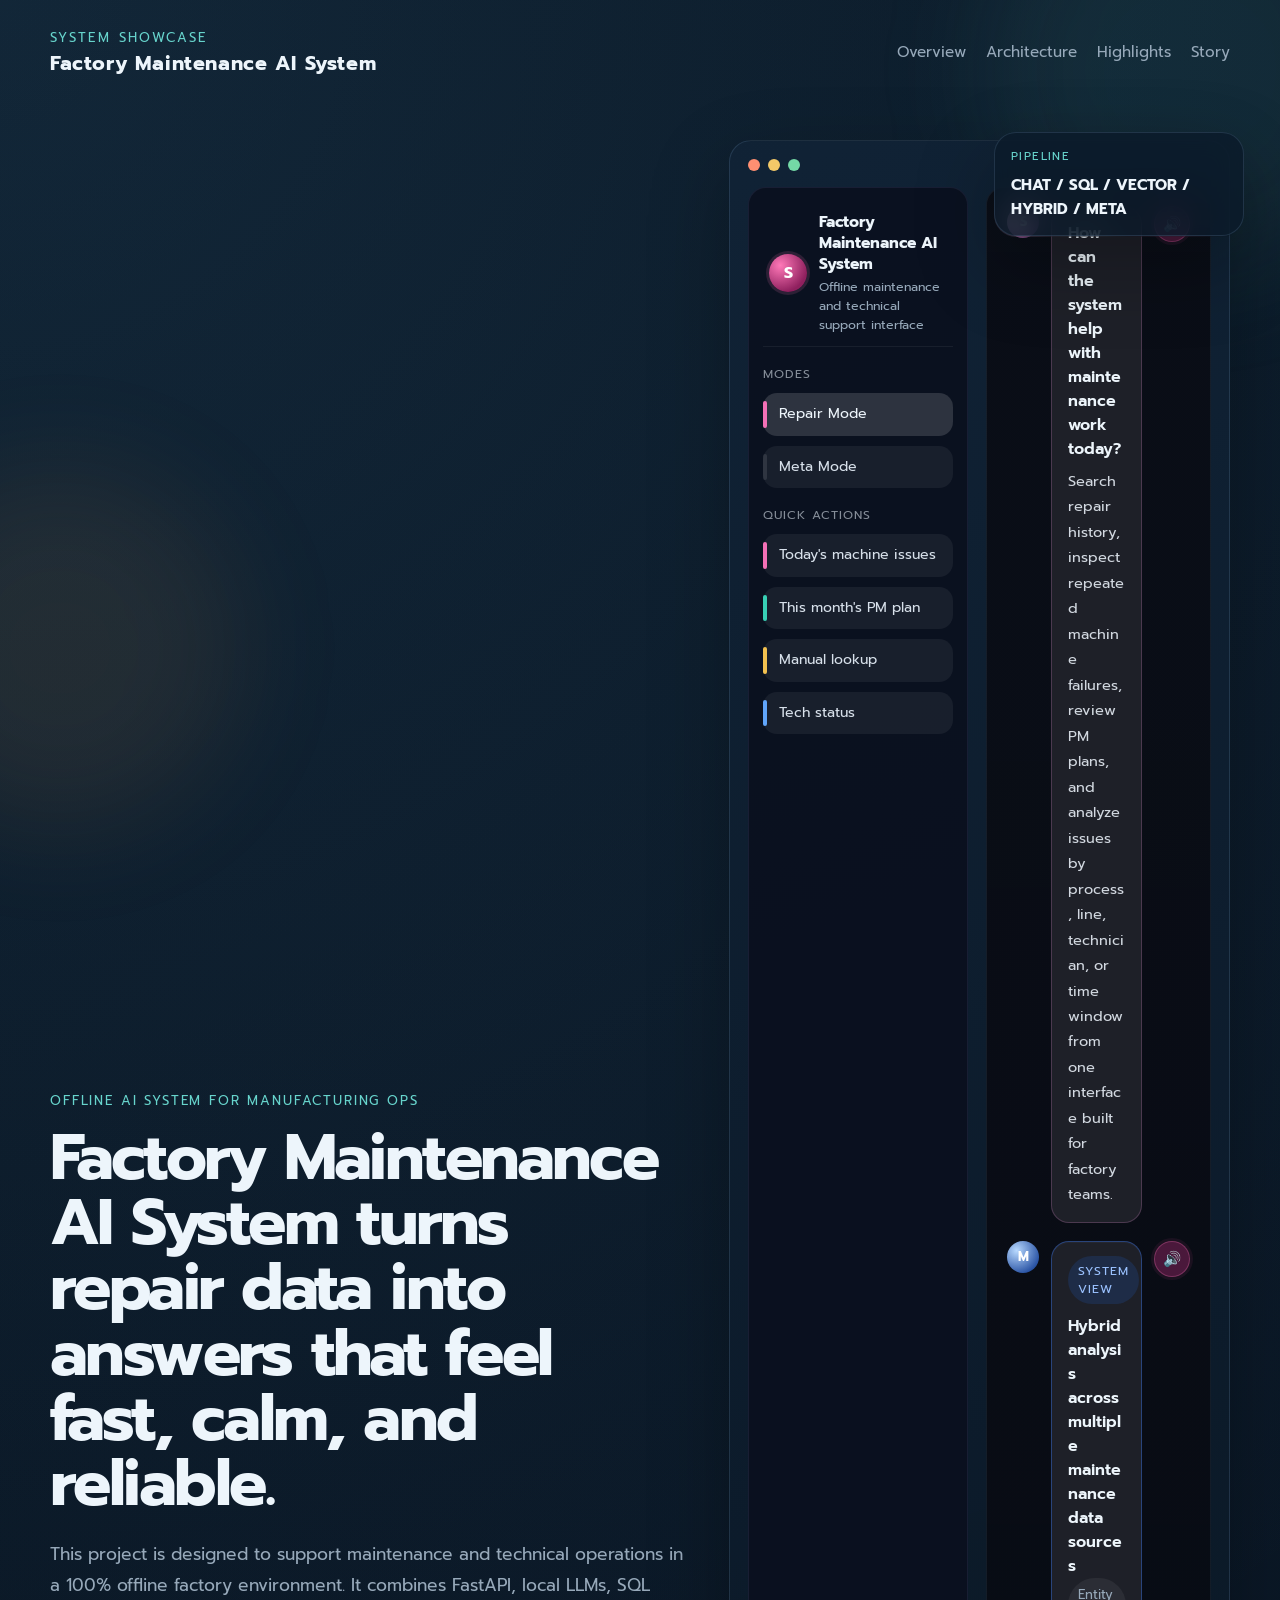
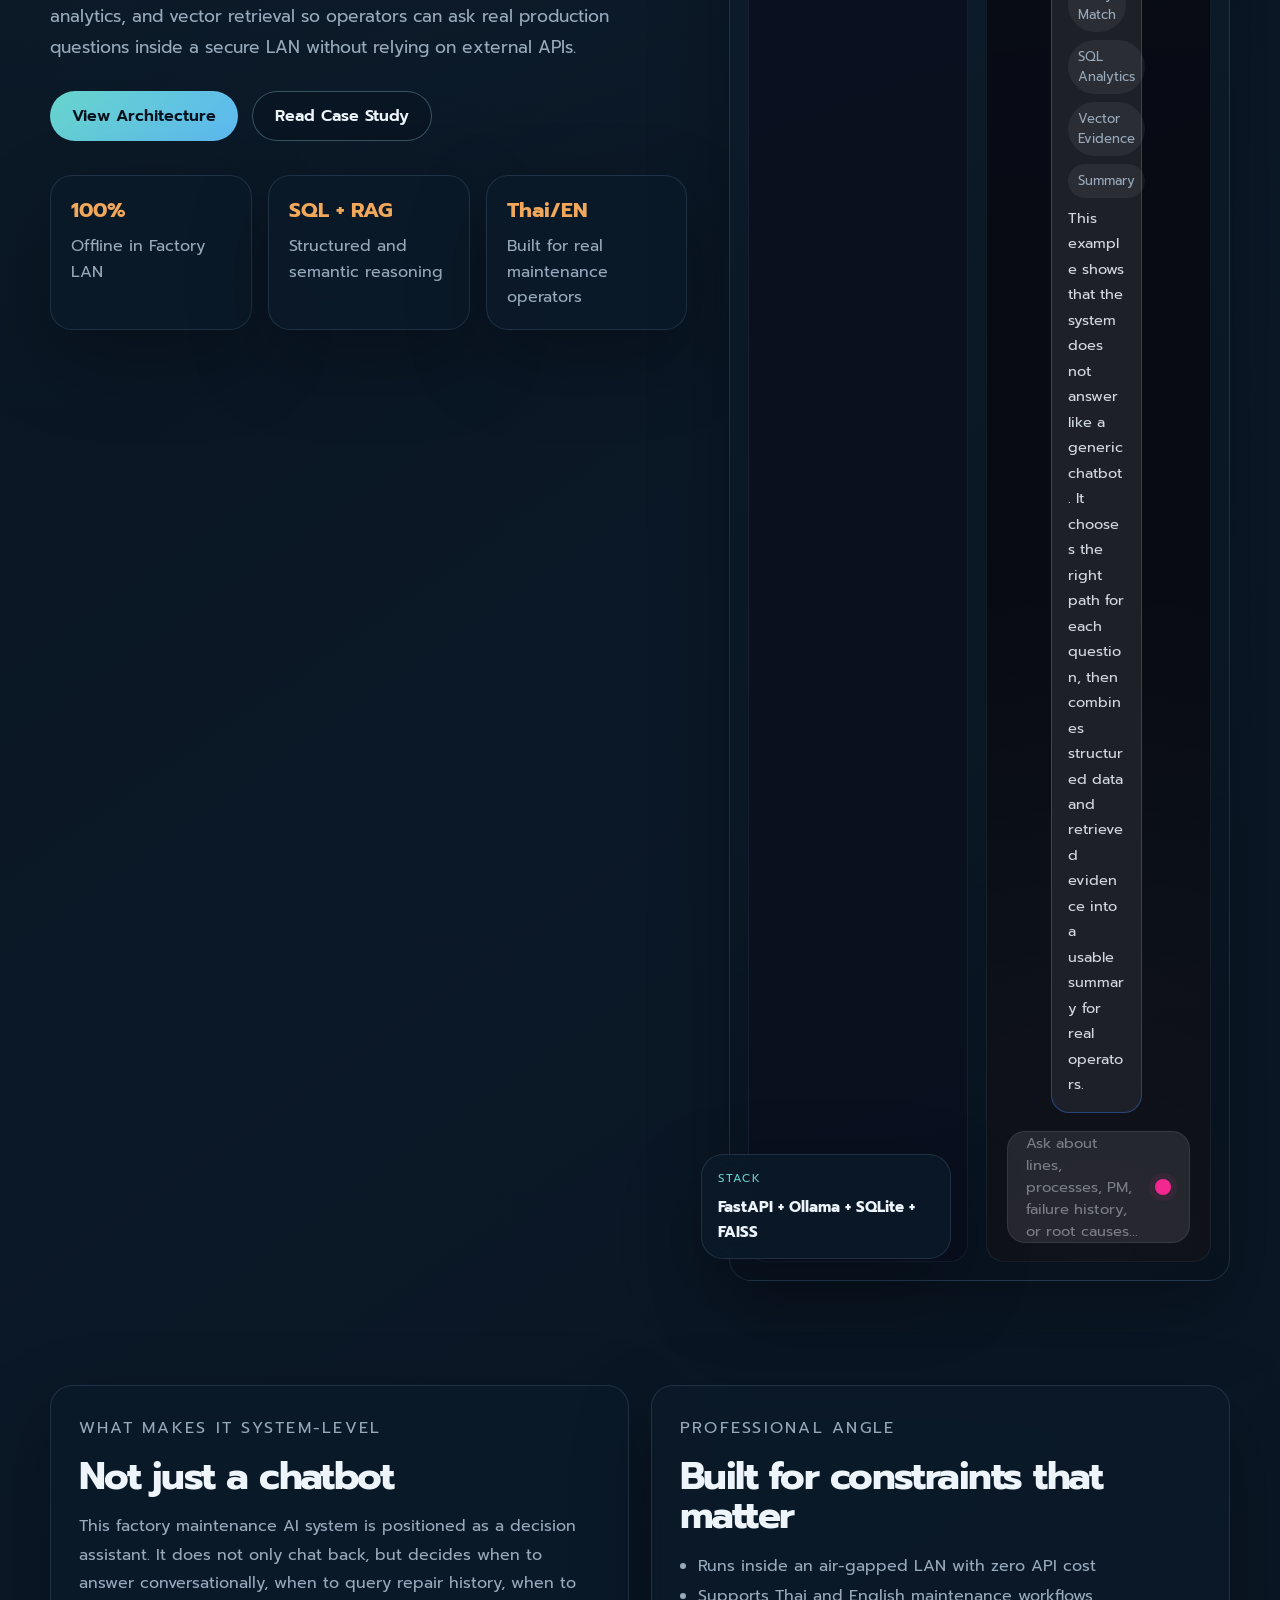
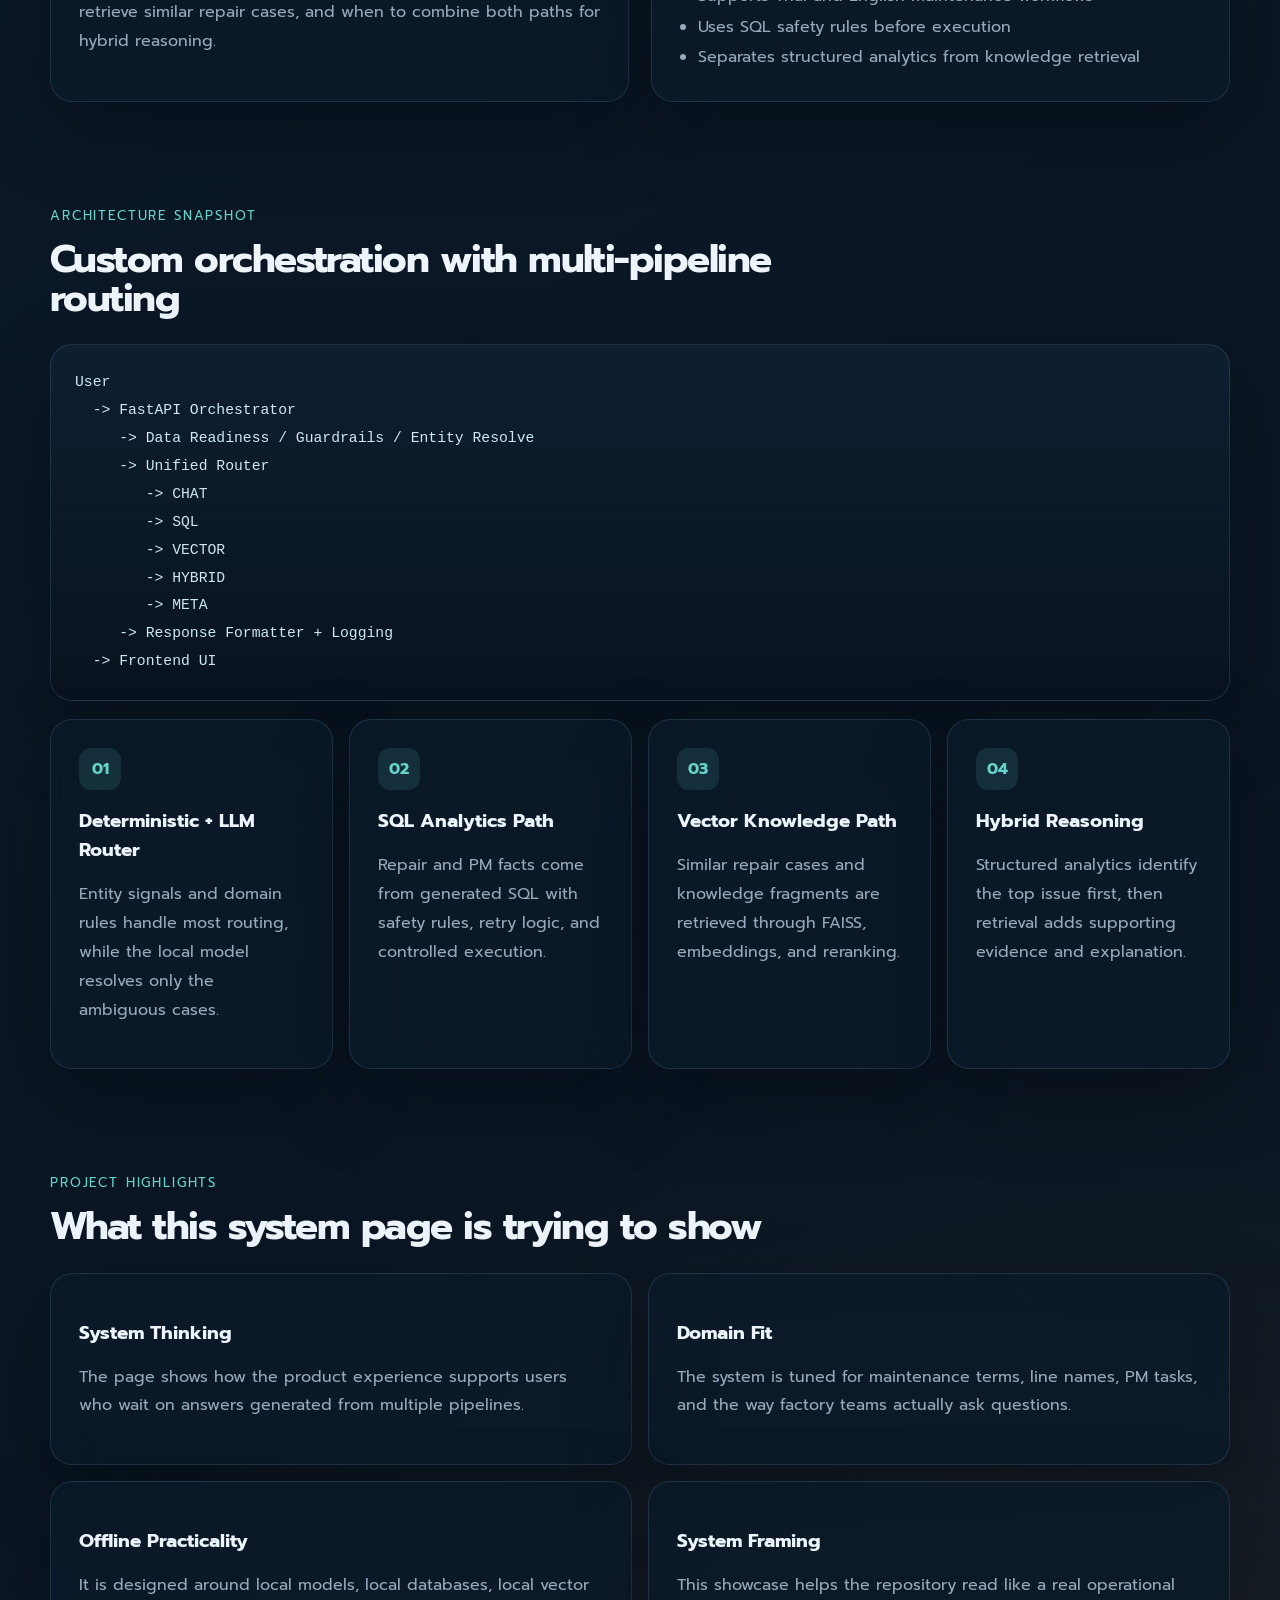
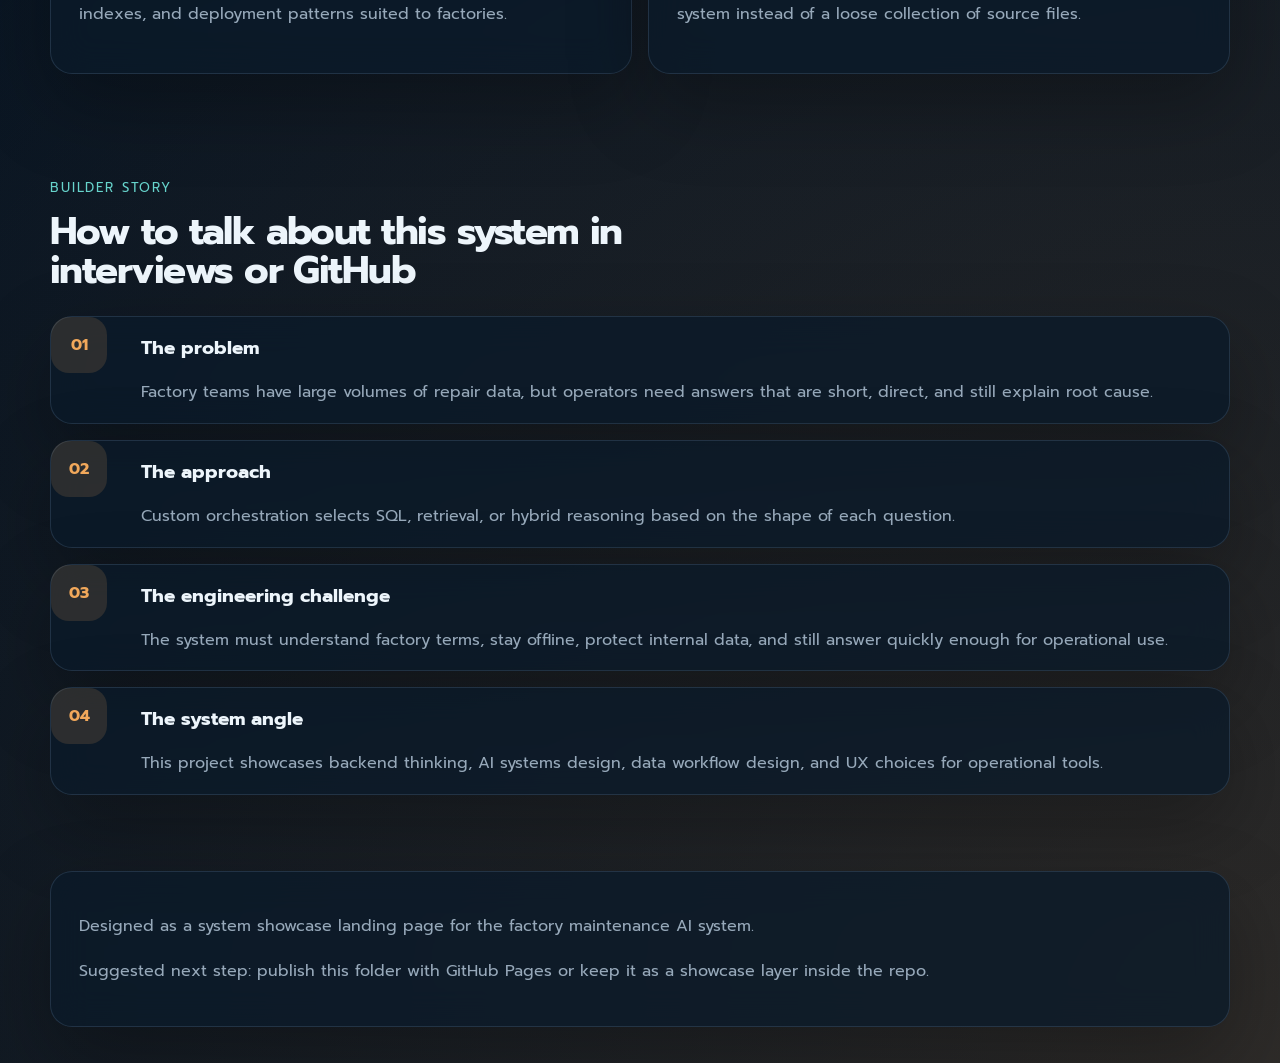
==== commit ed62b8ca: "Rename showcase branding to system framing" ====
--- a/portfolio/index.html
+++ b/portfolio/index.html
@@ -1,10 +1,10 @@
 <!DOCTYPE html>
-<html lang="th">
+<html lang="en">
 <head>
     <meta charset="UTF-8">
     <meta name="viewport" content="width=device-width, initial-scale=1.0">
-    <title>Elin Portfolio Showcase</title>
-    <meta name="description" content="Portfolio showcase for Elin, an offline AI assistant for factory maintenance and technical support.">
+    <title>Factory Maintenance AI System Showcase</title>
+    <meta name="description" content="System showcase for an offline AI system for factory maintenance and technical support.">
     <link rel="stylesheet" href="styles.css">
 </head>
 <body>
@@ -13,8 +13,8 @@
         <div class="ambient ambient-two" aria-hidden="true"></div>
         <header class="site-header">
             <div class="brand-lockup">
-                <span class="brand-kicker">Portfolio Build</span>
-                <span class="brand-name">ELIN</span>
+                <span class="brand-kicker">System Showcase</span>
+                <span class="brand-name">Factory Maintenance AI System</span>
             </div>
             <nav class="site-nav">
                 <a href="#overview">Overview</a>
@@ -27,16 +27,16 @@
         <main>
             <section class="hero section" id="overview">
                 <div class="hero-copy reveal-on-scroll is-visible">
-                    <p class="eyebrow">Offline AI Assistant for Manufacturing Ops</p>
-                    <h1>Elin turns factory repair data into answers that feel fast, calm, and reliable.</h1>
+                    <p class="eyebrow">Offline AI System for Manufacturing Ops</p>
+                    <h1>Factory Maintenance AI System turns repair data into answers that feel fast, calm, and reliable.</h1>
                     <p class="hero-text">
-                        โปรเจกต์นี้ออกแบบมาเพื่อช่วยงานซ่อมบำรุงและ technical support ในโรงงานแบบ 100% offline
-                        ด้วย FastAPI, Local LLM, SQL analytics, และ vector retrieval ที่ทำงานใน LAN ได้จริง
-                        โดยไม่พึ่ง API ภายนอกเลย
+                        This project is designed to support maintenance and technical operations in a 100% offline factory
+                        environment. It combines FastAPI, local LLMs, SQL analytics, and vector retrieval so operators can
+                        ask real production questions inside a secure LAN without relying on external APIs.
                     </p>
                     <div class="hero-actions">
-                        <a class="btn btn-primary" href="#architecture">ดู Architecture</a>
-                        <a class="btn btn-secondary" href="#story">อ่าน Case Study</a>
+                        <a class="btn btn-primary" href="#architecture">View Architecture</a>
+                        <a class="btn btn-secondary" href="#story">Read Case Study</a>
                     </div>
                     <div class="hero-stats">
                         <article class="stat-card">
@@ -64,37 +64,38 @@
                         <div class="browser-body browser-body--showcase">
                             <aside class="mock-sidebar mock-sidebar--app">
                                 <div class="mock-profile-card">
-                                    <div class="mock-profile-avatar">E</div>
+                                    <div class="mock-profile-avatar">S</div>
                                     <div class="mock-profile-copy">
-                                        <strong>Elin CMM&amp;CE engineer</strong>
-                                        <span>ระบบผู้ช่วยซ่อมบำรุงในโรงงาน</span>
+                                        <strong>Factory Maintenance AI System</strong>
+                                        <span>Offline maintenance and technical support interface</span>
                                     </div>
                                 </div>
 
                                 <div class="mock-sidebar-group">
-                                    <div class="mock-sidebar-title">โหมด</div>
-                                    <div class="mock-chip active">โหมดปกติ</div>
+                                    <div class="mock-sidebar-title">Modes</div>
+                                    <div class="mock-chip active">Repair Mode</div>
                                     <div class="mock-chip">Meta Mode</div>
                                 </div>
 
                                 <div class="mock-sidebar-group">
-                                    <div class="mock-sidebar-title">คำสั่งลัด</div>
-                                    <div class="mock-chip mock-chip--accent-pink">สรุปเครื่องเสียวันนี้</div>
-                                    <div class="mock-chip mock-chip--accent-cyan">แผน PM เดือนนี้</div>
-                                    <div class="mock-chip mock-chip--accent-yellow">คู่มือ</div>
-                                    <div class="mock-chip mock-chip--accent-blue">Tech Status</div>
+                                    <div class="mock-sidebar-title">Quick Actions</div>
+                                    <div class="mock-chip mock-chip--accent-pink">Today&apos;s machine issues</div>
+                                    <div class="mock-chip mock-chip--accent-cyan">This month&apos;s PM plan</div>
+                                    <div class="mock-chip mock-chip--accent-yellow">Manual lookup</div>
+                                    <div class="mock-chip mock-chip--accent-blue">Tech status</div>
                                 </div>
                             </aside>
 
                             <section class="mock-app-canvas">
                                 <div class="mock-chat-view">
                                     <div class="mock-thread-row">
-                                        <div class="mock-thread-avatar">E</div>
+                                        <div class="mock-thread-avatar">S</div>
                                         <div class="mock-thread-card mock-thread-card--welcome">
-                                            <div class="mock-thread-title">สวัสดีค่ะ วันนี้ให้ Elin ช่วยอะไรดีคะ</div>
+                                            <div class="mock-thread-title">How can the system help with maintenance work today?</div>
                                             <div class="mock-thread-text">
-                                                ค้นหาประวัติการซ่อม ตรวจสอบเครื่องที่เสียบ่อย เช็กแผน PM ของเครื่องจักร
-                                                และช่วยวิเคราะห์จาก Process, Line, ชื่อช่าง หรือช่วงเวลาได้ในหน้าจอเดียว
+                                                Search repair history, inspect repeated machine failures, review PM plans,
+                                                and analyze issues by process, line, technician, or time window from one
+                                                interface built for factory teams.
                                             </div>
                                         </div>
                                         <div class="mock-thread-audio">🔊</div>
@@ -103,8 +104,8 @@
                                     <div class="mock-thread-row">
                                         <div class="mock-thread-avatar mock-thread-avatar--meta">M</div>
                                         <div class="mock-thread-card mock-thread-card--meta">
-                                            <div class="mock-thread-label">Project Showcase</div>
-                                            <div class="mock-thread-title">กำลังวิเคราะห์หลายแหล่งข้อมูลแบบ Hybrid</div>
+                                            <div class="mock-thread-label">System View</div>
+                                            <div class="mock-thread-title">Hybrid analysis across multiple maintenance data sources</div>
                                             <div class="loading-steps">
                                                 <span>Entity Match</span>
                                                 <span>SQL Analytics</span>
@@ -112,8 +113,9 @@
                                                 <span>Summary</span>
                                             </div>
                                             <div class="mock-thread-text">
-                                                ตัวอย่างนี้สื่อให้เห็นว่า Elin ไม่ได้ตอบแบบ chatbot ทั่วไป
-                                                แต่เลือก pipeline ตามชนิดคำถามและสรุปผลให้คนหน้างานอ่านง่าย
+                                                This example shows that the system does not answer like a generic chatbot.
+                                                It chooses the right path for each question, then combines structured data
+                                                and retrieved evidence into a usable summary for real operators.
                                             </div>
                                         </div>
                                         <div class="mock-thread-audio">🔊</div>
@@ -121,7 +123,7 @@
                                 </div>
 
                                 <div class="mock-composer">
-                                    <span class="mock-composer-placeholder">พิมพ์คำถามเกี่ยวกับ Line, Process, PM หรือสาเหตุการเสีย...</span>
+                                    <span class="mock-composer-placeholder">Ask about lines, processes, PM, failure history, or root causes...</span>
                                     <span class="mock-composer-send"></span>
                                 </div>
                             </section>
@@ -141,12 +143,12 @@
 
             <section class="section split-section">
                 <div class="panel reveal-on-scroll">
-                    <p class="eyebrow">What makes it portfolio-worthy</p>
+                    <p class="eyebrow">What makes it system-level</p>
                     <h2>Not just a chatbot</h2>
                     <p>
-                        Elin is positioned as a factory decision assistant. It does not only chat back, but decides
-                        when to answer conversationally, when to query repair history, when to retrieve similar repair cases,
-                        and when to combine both paths for hybrid reasoning.
+                        This factory maintenance AI system is positioned as a decision assistant. It does not only chat back,
+                        but decides when to answer conversationally, when to query repair history, when to retrieve similar
+                        repair cases, and when to combine both paths for hybrid reasoning.
                     </p>
                 </div>
                 <div class="panel reveal-on-scroll">
@@ -185,22 +187,22 @@
                     <article class="architecture-tile reveal-on-scroll">
                         <span class="tile-index">01</span>
                         <h3>Deterministic + LLM Router</h3>
-                        <p>เริ่มจาก entity signal และ domain rules ก่อน แล้วให้ LLM ช่วยเฉพาะส่วนที่กำกวมมากขึ้น</p>
+                        <p>Entity signals and domain rules handle most routing, while the local model resolves only the ambiguous cases.</p>
                     </article>
                     <article class="architecture-tile reveal-on-scroll">
                         <span class="tile-index">02</span>
                         <h3>SQL Analytics Path</h3>
-                        <p>ดึงข้อเท็จจริงจาก repair/PM database ด้วย generated SQL ที่มี guardrails และ retry safety</p>
+                        <p>Repair and PM facts come from generated SQL with safety rules, retry logic, and controlled execution.</p>
                     </article>
                     <article class="architecture-tile reveal-on-scroll">
                         <span class="tile-index">03</span>
                         <h3>Vector Knowledge Path</h3>
-                        <p>ค้นหา repair logs และ knowledge fragments ด้วย FAISS + embeddings + reranking</p>
+                        <p>Similar repair cases and knowledge fragments are retrieved through FAISS, embeddings, and reranking.</p>
                     </article>
                     <article class="architecture-tile reveal-on-scroll">
                         <span class="tile-index">04</span>
                         <h3>Hybrid Reasoning</h3>
-                        <p>ใช้ structured data หา top issue ก่อน แล้วเอาไปหาหลักฐานเชิงข้อความเพื่ออธิบายสาเหตุและแนวทางแก้</p>
+                        <p>Structured analytics identify the top issue first, then retrieval adds supporting evidence and explanation.</p>
                     </article>
                 </div>
             </section>
@@ -208,24 +210,24 @@
             <section class="section" id="highlights">
                 <div class="section-heading reveal-on-scroll">
                     <p class="eyebrow">Project Highlights</p>
-                    <h2>What this portfolio page is trying to show</h2>
+                    <h2>What this system page is trying to show</h2>
                 </div>
                 <div class="highlight-grid">
                     <article class="highlight-card reveal-on-scroll">
                         <h3>System Thinking</h3>
-                        <p>ไม่ได้โชว์แค่ UI แต่โชว์ว่าออกแบบ flow สำหรับ user ที่ต้องรอคำตอบจากหลาย pipeline ยังไง</p>
+                        <p>The page shows how the product experience supports users who wait on answers generated from multiple pipelines.</p>
                     </article>
                     <article class="highlight-card reveal-on-scroll">
                         <h3>Domain Fit</h3>
-                        <p>ตัวระบบไม่ generic แต่ tune ให้เข้ากับศัพท์ซ่อม, line ผลิต, PM task, และ query แบบหน้างานจริง</p>
+                        <p>The system is tuned for maintenance terms, line names, PM tasks, and the way factory teams actually ask questions.</p>
                     </article>
                     <article class="highlight-card reveal-on-scroll">
                         <h3>Offline Practicality</h3>
-                        <p>รองรับ local model, local DB, local vector index และ deployment ที่เหมาะกับโรงงานจริง</p>
-                    </article>
-                    <article class="highlight-card reveal-on-scroll">
-                        <h3>Portfolio Framing</h3>
-                        <p>หน้า showcase นี้ช่วยให้ repo ดูเป็น product case study มากกว่าการแปะ source code เปล่า ๆ</p>
+                        <p>It is designed around local models, local databases, local vector indexes, and deployment patterns suited to factories.</p>
+                    </article>
+                    <article class="highlight-card reveal-on-scroll">
+                        <h3>System Framing</h3>
+                        <p>This showcase helps the repository read like a real operational system instead of a loose collection of source files.</p>
                     </article>
                 </div>
             </section>
@@ -233,35 +235,35 @@
             <section class="section story-section" id="story">
                 <div class="section-heading reveal-on-scroll">
                     <p class="eyebrow">Builder Story</p>
-                    <h2>How to talk about Elin in interviews or GitHub</h2>
+                    <h2>How to talk about this system in interviews or GitHub</h2>
                 </div>
                 <div class="story-timeline">
                     <article class="story-step reveal-on-scroll">
                         <span class="story-number">01</span>
                         <div>
                             <h3>The problem</h3>
-                            <p>โรงงานมีข้อมูลซ่อมเยอะ แต่ทีมใช้งานต้องการคำตอบที่สรุปไว ตรง และอธิบายเชิงสาเหตุได้</p>
+                            <p>Factory teams have large volumes of repair data, but operators need answers that are short, direct, and still explain root cause.</p>
                         </div>
                     </article>
                     <article class="story-step reveal-on-scroll">
                         <span class="story-number">02</span>
                         <div>
                             <h3>The approach</h3>
-                            <p>ออกแบบ custom orchestration ให้เลือกใช้ SQL, RAG, หรือ hybrid reasoning ตามลักษณะคำถาม</p>
+                            <p>Custom orchestration selects SQL, retrieval, or hybrid reasoning based on the shape of each question.</p>
                         </div>
                     </article>
                     <article class="story-step reveal-on-scroll">
                         <span class="story-number">03</span>
                         <div>
                             <h3>The engineering challenge</h3>
-                            <p>ต้องแม่นในศัพท์โรงงาน, ต้อง offline, ต้องปลอดภัยต่อฐานข้อมูล, และต้องตอบไวพอสำหรับคนหน้างาน</p>
+                            <p>The system must understand factory terms, stay offline, protect internal data, and still answer quickly enough for operational use.</p>
                         </div>
                     </article>
                     <article class="story-step reveal-on-scroll">
                         <span class="story-number">04</span>
                         <div>
-                            <h3>The portfolio angle</h3>
-                            <p>นี่คือโปรเจกต์ที่โชว์ทั้ง backend thinking, AI systems design, data workflow, และ UX สำหรับ operational tools</p>
+                            <h3>The system angle</h3>
+                            <p>This project showcases backend thinking, AI systems design, data workflow design, and UX choices for operational tools.</p>
                         </div>
                     </article>
                 </div>
@@ -269,8 +271,8 @@
         </main>
 
         <footer class="site-footer reveal-on-scroll">
-            <p>Designed as a portfolio-friendly landing page for the Elin project.</p>
-            <p class="footer-note">Suggested next step: publish this folder with GitHub Pages or keep it as a showcase folder inside the repo.</p>
+            <p>Designed as a system showcase landing page for the factory maintenance AI system.</p>
+            <p class="footer-note">Suggested next step: publish this folder with GitHub Pages or keep it as a showcase layer inside the repo.</p>
         </footer>
     </div>
 
--- a/portfolio/styles.css
+++ b/portfolio/styles.css
@@ -126,7 +126,9 @@
 .brand-name {
     font-size: 1.24rem;
     font-weight: 700;
-    letter-spacing: 0.08em;
+    letter-spacing: 0.03em;
+    max-width: 340px;
+    line-height: 1.2;
 }
 
 .site-nav {
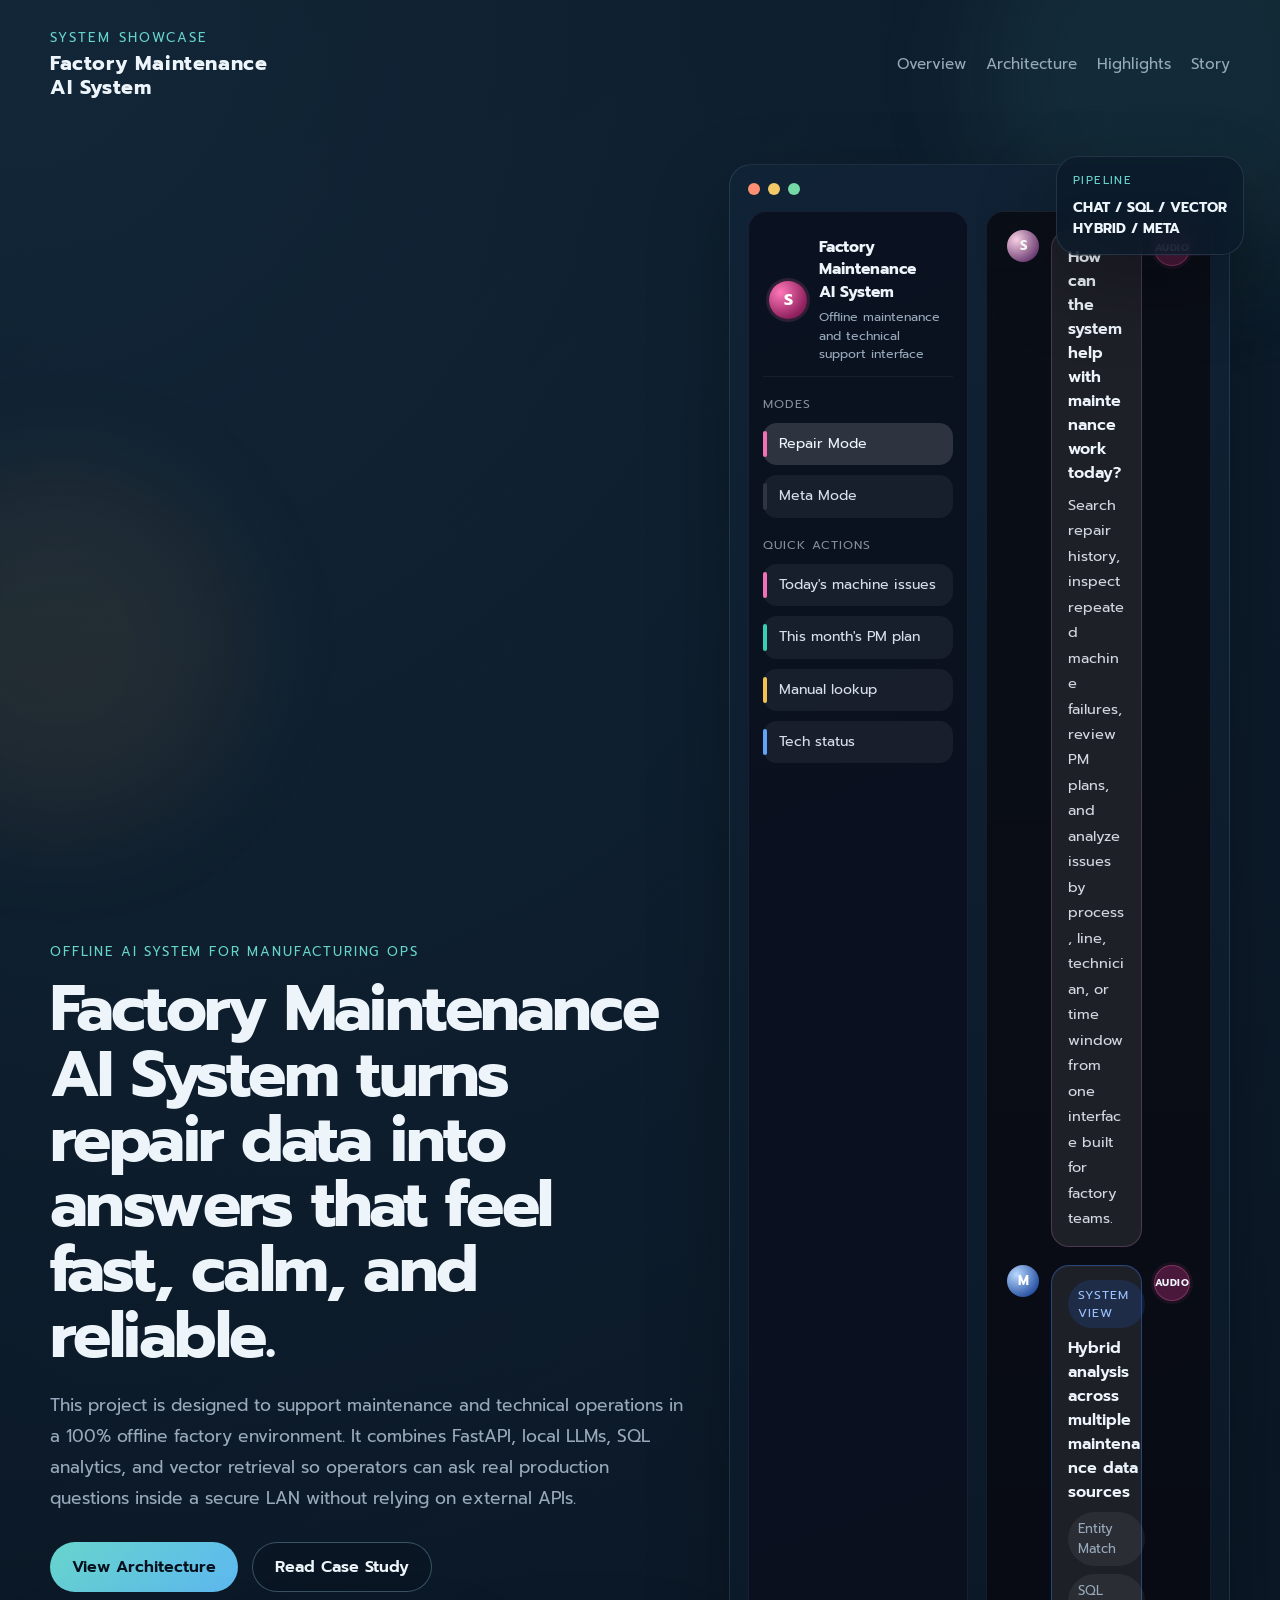
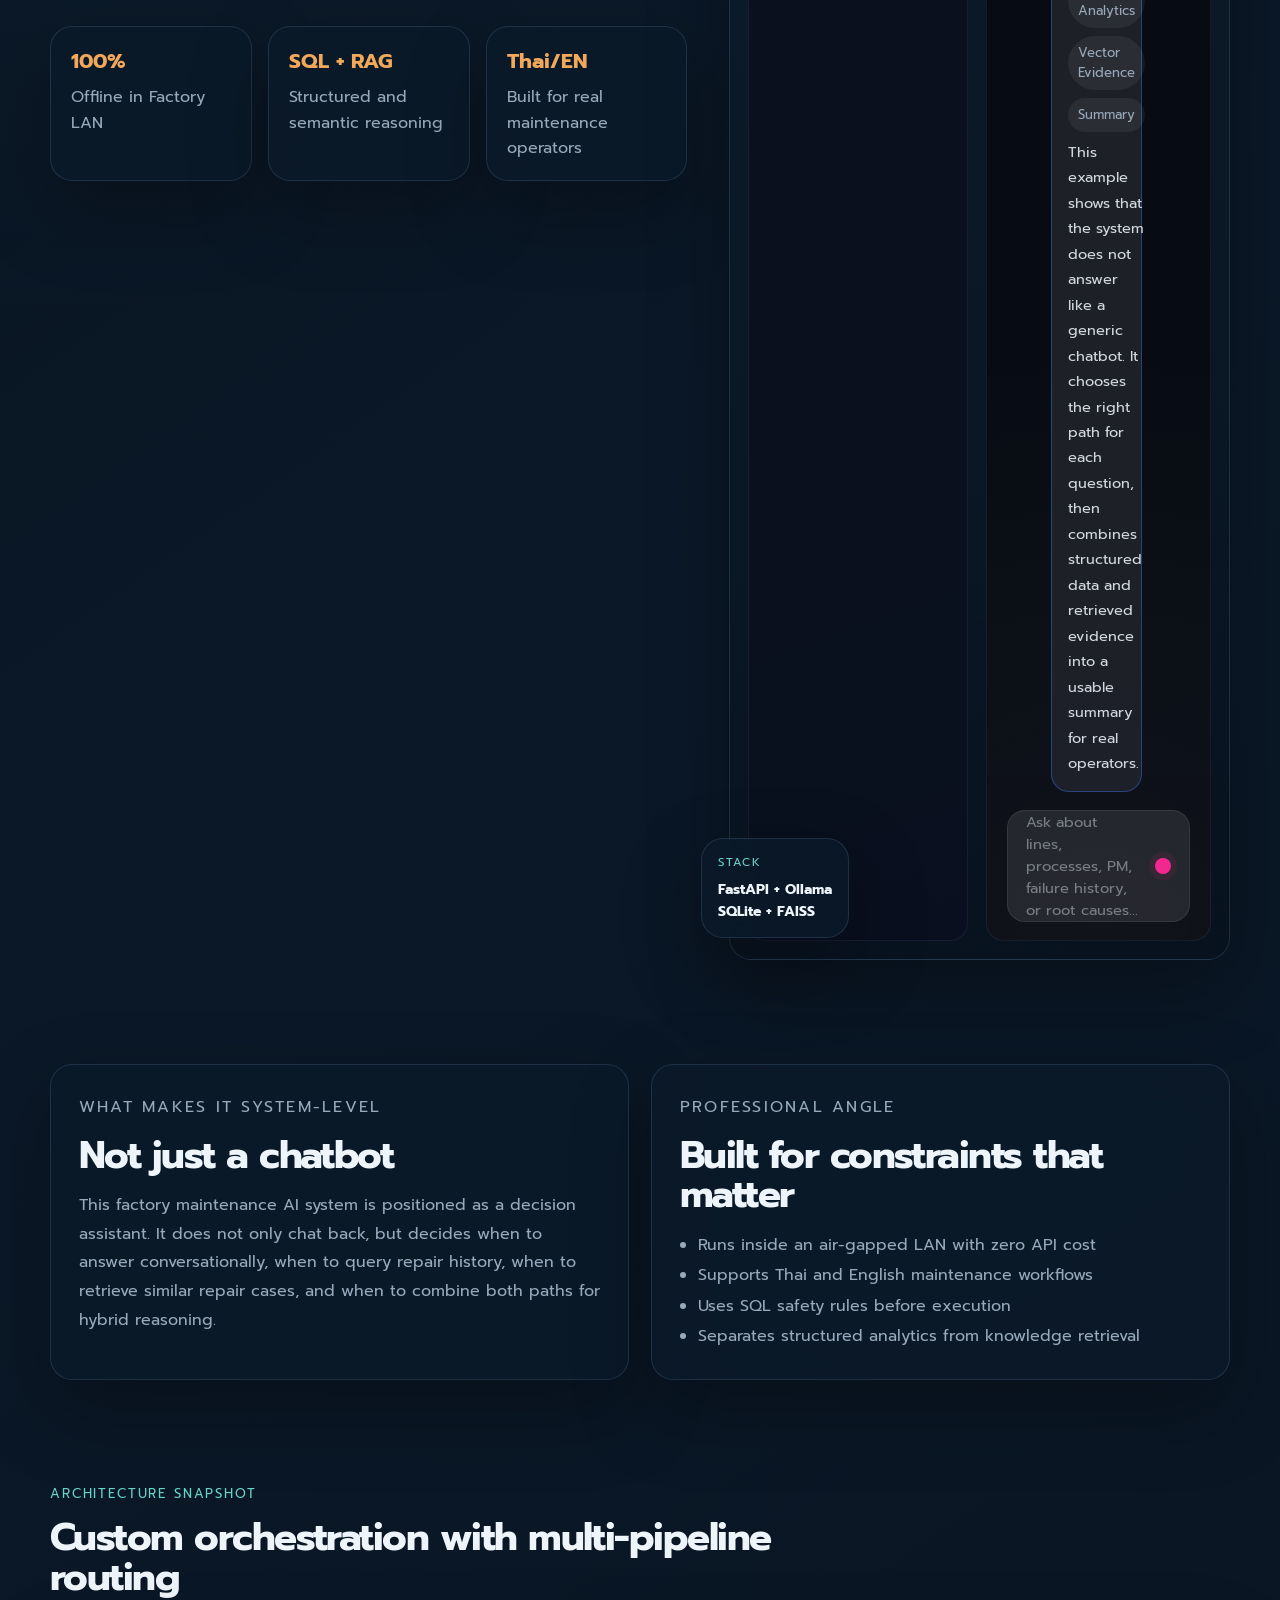
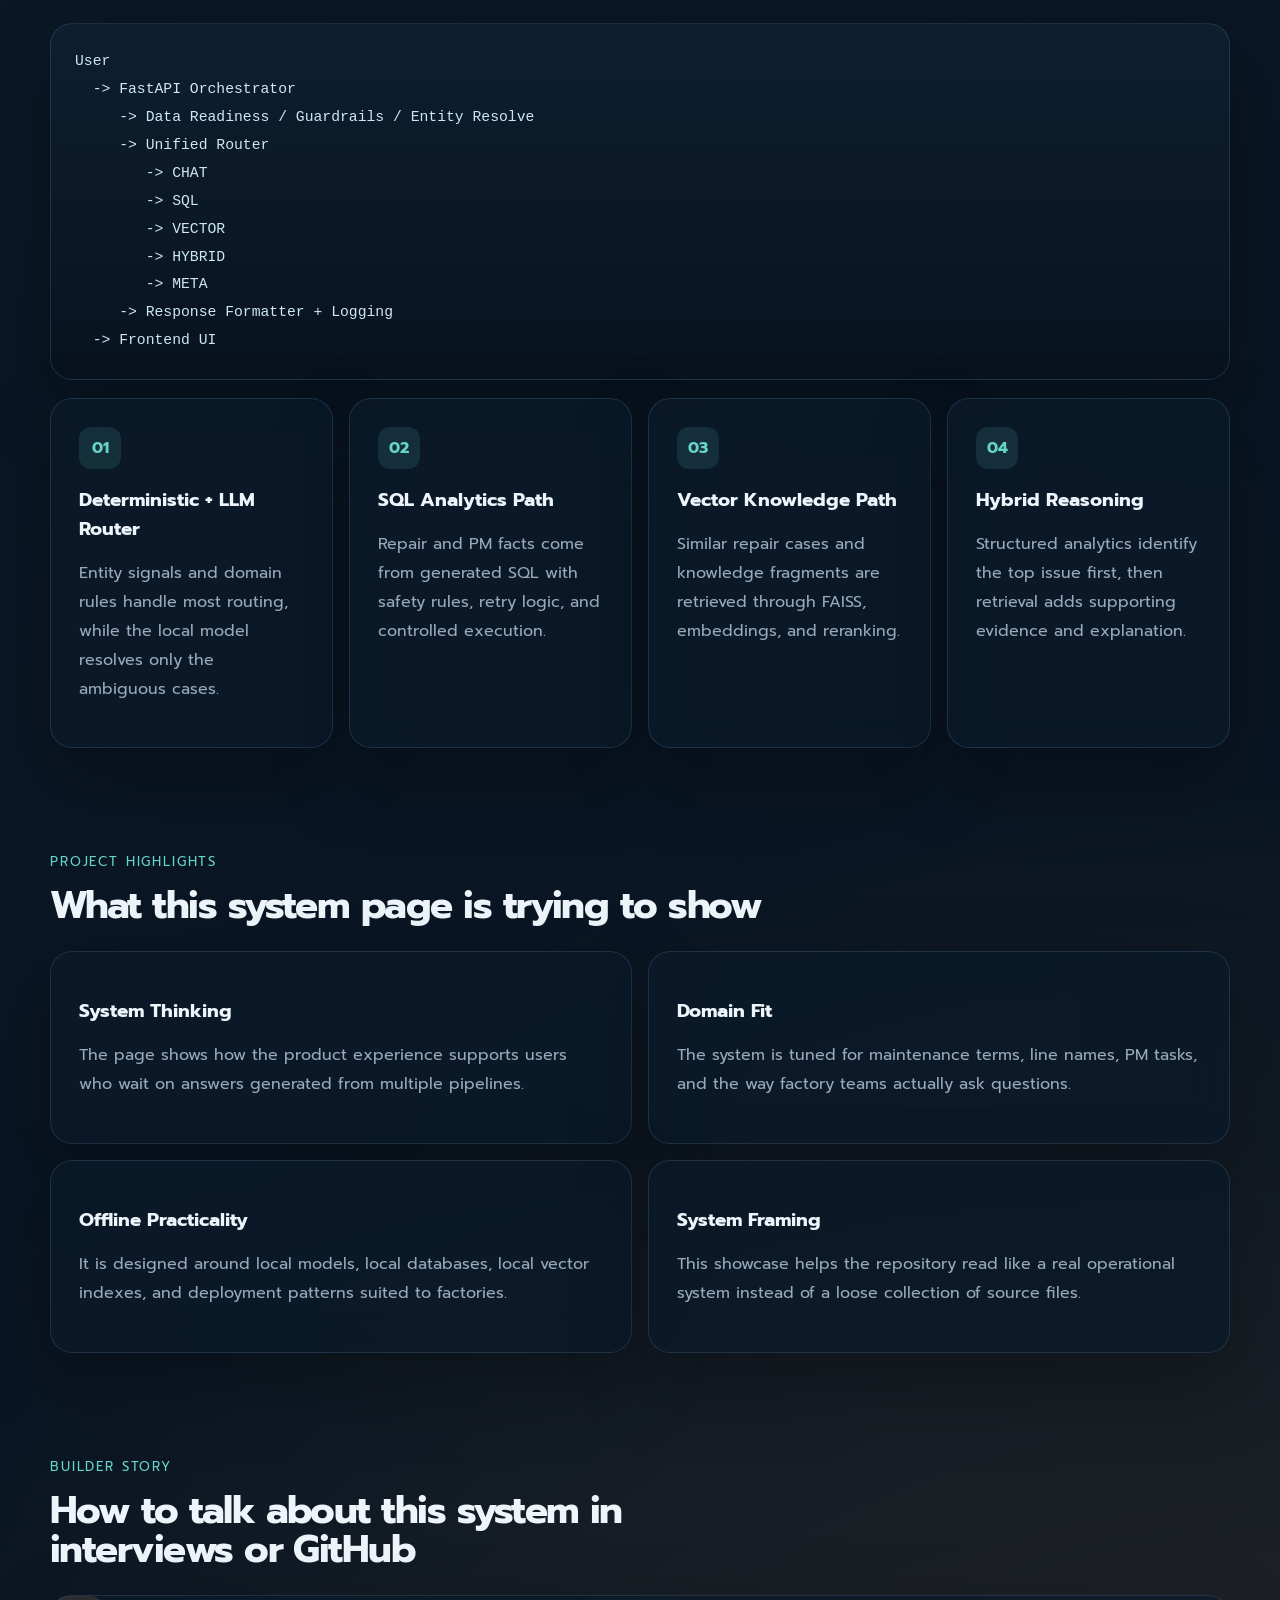
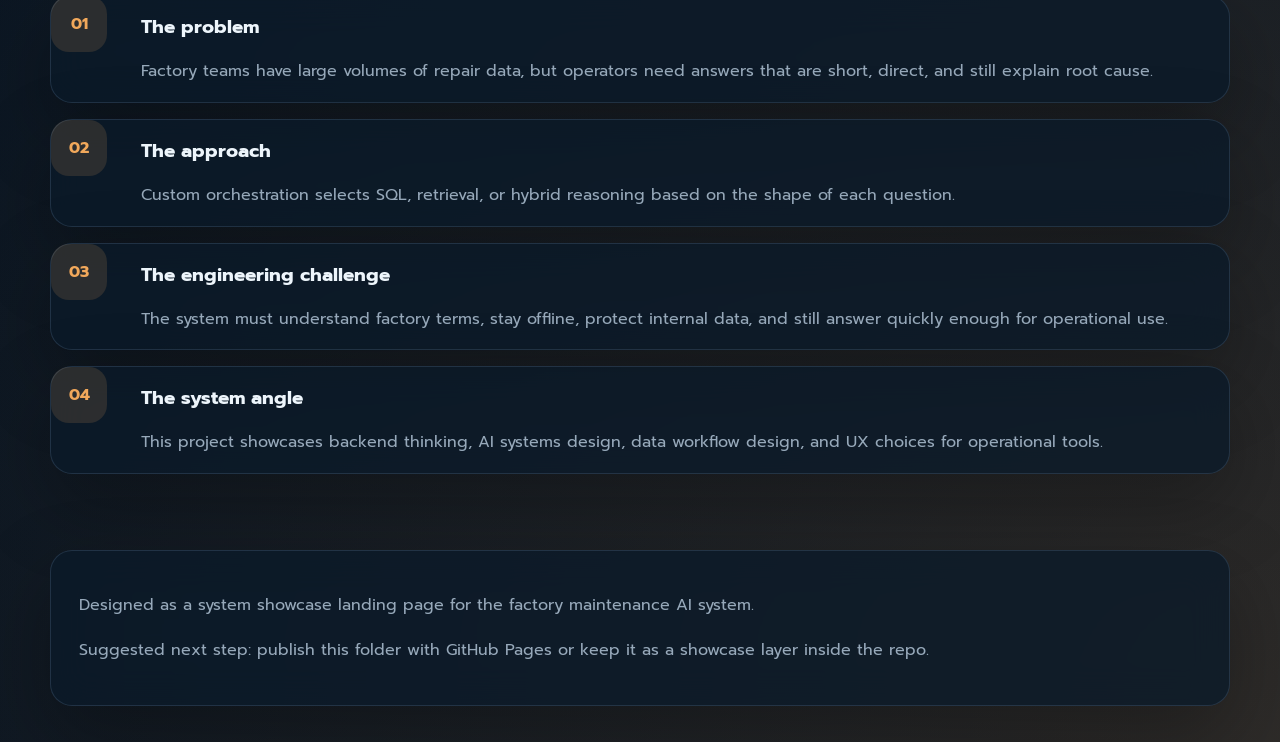
==== commit 463856b8: "Tidy showcase card typography and spacing" ====
--- a/portfolio/index.html
+++ b/portfolio/index.html
@@ -14,7 +14,7 @@
         <header class="site-header">
             <div class="brand-lockup">
                 <span class="brand-kicker">System Showcase</span>
-                <span class="brand-name">Factory Maintenance AI System</span>
+                <span class="brand-name">Factory Maintenance<br>AI System</span>
             </div>
             <nav class="site-nav">
                 <a href="#overview">Overview</a>
@@ -66,7 +66,7 @@
                                 <div class="mock-profile-card">
                                     <div class="mock-profile-avatar">S</div>
                                     <div class="mock-profile-copy">
-                                        <strong>Factory Maintenance AI System</strong>
+                                        <strong>Factory Maintenance<br>AI System</strong>
                                         <span>Offline maintenance and technical support interface</span>
                                     </div>
                                 </div>
@@ -98,7 +98,7 @@
                                                 interface built for factory teams.
                                             </div>
                                         </div>
-                                        <div class="mock-thread-audio">🔊</div>
+                                        <div class="mock-thread-audio">Audio</div>
                                     </div>
 
                                     <div class="mock-thread-row">
@@ -118,7 +118,7 @@
                                                 and retrieved evidence into a usable summary for real operators.
                                             </div>
                                         </div>
-                                        <div class="mock-thread-audio">🔊</div>
+                                        <div class="mock-thread-audio">Audio</div>
                                     </div>
                                 </div>
 
@@ -132,11 +132,11 @@
 
                     <div class="floating-metric floating-metric-a">
                         <span class="metric-label">Pipeline</span>
-                        <strong>CHAT / SQL / VECTOR / HYBRID / META</strong>
+                        <strong>CHAT / SQL / VECTOR<br>HYBRID / META</strong>
                     </div>
                     <div class="floating-metric floating-metric-b">
                         <span class="metric-label">Stack</span>
-                        <strong>FastAPI + Ollama + SQLite + FAISS</strong>
+                        <strong>FastAPI + Ollama<br>SQLite + FAISS</strong>
                     </div>
                 </div>
             </section>
--- a/portfolio/styles.css
+++ b/portfolio/styles.css
@@ -114,6 +114,7 @@
 .brand-lockup {
     display: grid;
     gap: 4px;
+    min-width: 0;
 }
 
 .brand-kicker {
@@ -377,7 +378,8 @@
 
 .mock-profile-copy strong {
     font-size: 0.98rem;
-    line-height: 1.35;
+    line-height: 1.45;
+    margin-bottom: 4px;
 }
 
 .mock-profile-copy span {
@@ -488,6 +490,8 @@
 .mock-thread-card {
     min-width: 0;
     max-width: 100%;
+    display: grid;
+    gap: 8px;
     padding: 14px 16px;
     border-radius: 18px;
     background: rgba(32, 34, 42, 0.96);
@@ -501,7 +505,7 @@
 
 .mock-thread-label {
     display: inline-flex;
-    margin-bottom: 10px;
+    margin-bottom: 0;
     padding: 6px 10px;
     border-radius: 999px;
     background: rgba(35, 89, 180, 0.22);
@@ -519,7 +523,7 @@
 }
 
 .mock-thread-text {
-    margin-top: 8px;
+    margin-top: 0;
     color: #d2d8e0;
     font-size: 0.91rem;
     line-height: 1.75;
@@ -529,6 +533,7 @@
 .mock-thread-audio {
     width: 36px;
     height: 36px;
+    padding: 0 6px;
     display: inline-flex;
     align-items: center;
     justify-content: center;
@@ -536,7 +541,10 @@
     background: rgba(86, 28, 66, 0.85);
     border: 1px solid rgba(243, 114, 182, 0.3);
     box-shadow: 0 0 0 3px rgba(242, 85, 164, 0.08);
-    font-size: 0.92rem;
+    font-size: 0.62rem;
+    font-weight: 700;
+    letter-spacing: 0.04em;
+    text-transform: uppercase;
 }
 
 .mock-chat {
@@ -602,7 +610,7 @@
 .floating-metric {
     position: absolute;
     padding: 14px 16px;
-    max-width: 250px;
+    max-width: 226px;
     animation: float-card 8s ease-in-out infinite;
     overflow: hidden;
 }
@@ -629,8 +637,8 @@
 .floating-metric strong {
     display: block;
     margin-top: 8px;
-    font-size: 0.95rem;
-    line-height: 1.6;
+    font-size: 0.88rem;
+    line-height: 1.55;
     overflow-wrap: anywhere;
     word-break: break-word;
 }
